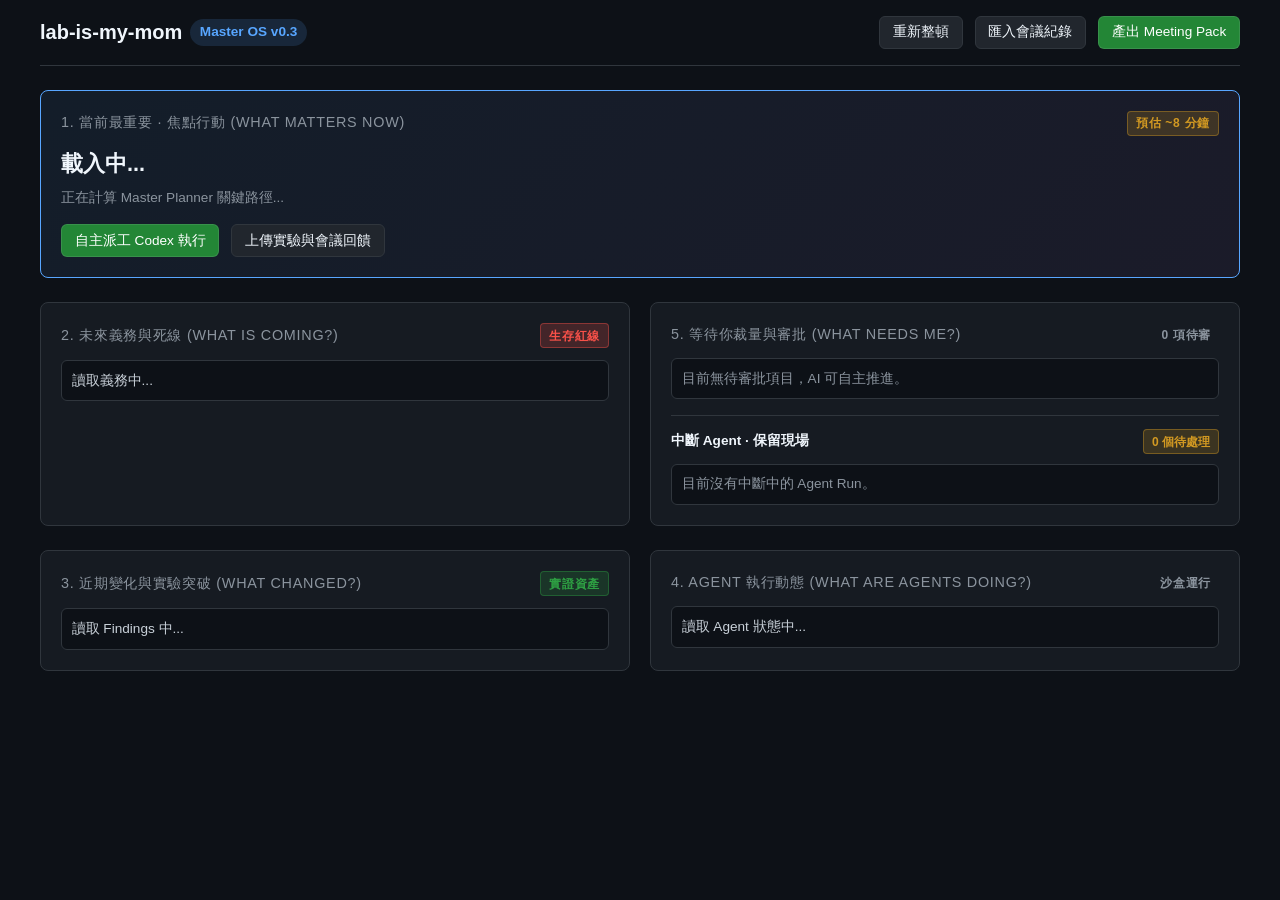
==== src/master_os/web/static/index.html @ 2c821354 "feat(web): add interrupted-agent recovery controls" ====
<!DOCTYPE html>
<html lang="zh-TW">
<head>
  <meta charset="UTF-8">
  <meta name="viewport" content="width=device-width, initial-scale=1.0">
  <title>Master OS · NYCU NLP Lab</title>
  <style>
    :root {
      --bg: #0d1117;
      --card-bg: #161b22;
      --border: #30363d;
      --text: #c9d1d9;
      --text-bright: #f0f6fc;
      --text-muted: #8b949e;
      --accent: #58a6ff;
      --accent-glow: rgba(88, 166, 255, 0.15);
      --success: #2ea043;
      --warning: #d29922;
      --danger: #f85149;
      --purple: #bc8cff;
    }
    * { box-sizing: border-box; margin: 0; padding: 0; }
    body {
      font-family: -apple-system, BlinkMacSystemFont, "Segoe UI", Roboto, "Helvetica Neue", Arial, sans-serif;
      background: var(--bg);
      color: var(--text);
      line-height: 1.5;
      padding: 1rem;
    }
    .container { max-width: 1200px; margin: 0 auto; }
    header {
      display: flex;
      justify-content: space-between;
      align-items: center;
      padding-bottom: 1rem;
      border-bottom: 1px solid var(--border);
      margin-bottom: 1.5rem;
    }
    .brand { font-size: 1.25rem; font-weight: 700; color: var(--text-bright); display: flex; align-items: center; gap: 0.5rem; }
    .brand span { color: var(--accent); font-size: 0.85rem; background: var(--accent-glow); padding: 0.2rem 0.6rem; border-radius: 999px; }
    .header-actions { display: flex; gap: 0.75rem; align-items: center; }
    button {
      background: #21262d;
      border: 1px solid var(--border);
      color: var(--text-bright);
      padding: 0.4rem 0.8rem;
      border-radius: 6px;
      cursor: pointer;
      font-size: 0.85rem;
      transition: all 0.2s;
    }
    button:hover { background: #30363d; border-color: var(--text-muted); }
    button.primary { background: #238636; border-color: rgba(240, 246, 252, 0.1); color: #fff; }
    button.primary:hover { background: #2ea043; }
    button.danger { background: #da3633; border-color: var(--border); color: #fff; }

    .grid-2 { display: grid; grid-template-columns: repeat(auto-fit, minmax(360px, 1fr)); gap: 1.25rem; margin-bottom: 1.5rem; }
    .grid-3 { display: grid; grid-template-columns: repeat(auto-fit, minmax(280px, 1fr)); gap: 1.25rem; margin-bottom: 1.5rem; }

    .card {
      background: var(--card-bg);
      border: 1px solid var(--border);
      border-radius: 8px;
      padding: 1.25rem;
      position: relative;
    }
    .card-title {
      font-size: 0.9rem;
      text-transform: uppercase;
      letter-spacing: 0.05em;
      color: var(--text-muted);
      margin-bottom: 0.75rem;
      display: flex;
      justify-content: space-between;
      align-items: center;
    }
    .hero-action {
      background: linear-gradient(135deg, rgba(88, 166, 255, 0.08) 0%, rgba(188, 140, 255, 0.08) 100%);
      border: 1px solid var(--accent);
    }
    .hero-title { font-size: 1.35rem; color: var(--text-bright); font-weight: 700; margin-bottom: 0.5rem; }
    .hero-meta { display: flex; gap: 1rem; font-size: 0.85rem; color: var(--text-muted); margin-bottom: 1rem; }
    .badge {
      display: inline-block;
      padding: 0.15rem 0.5rem;
      border-radius: 4px;
      font-size: 0.75rem;
      font-weight: 600;
    }
    .badge-critical { background: rgba(248, 81, 73, 0.2); color: var(--danger); border: 1px solid rgba(248, 81, 73, 0.4); }
    .badge-high { background: rgba(210, 153, 34, 0.2); color: var(--warning); border: 1px solid rgba(210, 153, 34, 0.4); }
    .badge-success { background: rgba(46, 160, 67, 0.2); color: var(--success); border: 1px solid rgba(46, 160, 67, 0.4); }

    .item-list { list-style: none; display: flex; flex-direction: column; gap: 0.6rem; }
    .item-row {
      padding: 0.6rem;
      background: #0d1117;
      border: 1px solid var(--border);
      border-radius: 6px;
      font-size: 0.85rem;
    }
    .subsection-title {
      margin: 1rem 0 0.6rem;
      padding-top: 0.8rem;
      border-top: 1px solid var(--border);
      color: var(--text-bright);
      font-size: 0.85rem;
      font-weight: 700;
      display: flex;
      align-items: center;
      justify-content: space-between;
      gap: 0.5rem;
    }
    .recovery-actions { display: flex; flex-wrap: wrap; gap: 0.4rem; margin-top: 0.55rem; }
    .recovery-meta { color: var(--text-muted); font-size: 0.78rem; margin-top: 0.25rem; word-break: break-all; }
    .alert-box {
      background: rgba(210, 153, 34, 0.15);
      border: 1px solid var(--warning);
      color: #f0f6fc;
      padding: 0.75rem 1rem;
      border-radius: 6px;
      margin-bottom: 1.25rem;
      font-size: 0.85rem;
      display: none;
    }

    textarea {
      width: 100%;
      background: #0d1117;
      border: 1px solid var(--border);
      color: var(--text-bright);
      padding: 0.5rem;
      border-radius: 6px;
      font-family: inherit;
      font-size: 0.85rem;
      margin-top: 0.5rem;
      resize: vertical;
    }
    pre {
      background: #0d1117;
      padding: 0.75rem;
      border-radius: 6px;
      font-size: 0.8rem;
      overflow-x: auto;
      white-space: pre-wrap;
      word-break: break-all;
    }
  </style>
</head>
<body>
  <div class="container">
    <header>
      <div class="brand">
        lab-is-my-mom <span>Master OS v0.3</span>
      </div>
      <div class="header-actions">
        <button onclick="refreshData()">重新整頓</button>
        <button onclick="openModal('ingest-modal')">匯入會議紀錄</button>
        <button class="primary" onclick="triggerMeetingPack()">產出 Meeting Pack</button>
      </div>
    </header>

    <div id="critic-alert" class="alert-box"></div>

    <!-- 1. 當前最重要 (What matters now?) -->
    <div class="card hero-action" style="margin-bottom: 1.5rem;">
      <div class="card-title">
        <span>1. 當前最重要 · 焦點行動 (What Matters Now)</span>
        <span id="hero-est" class="badge badge-high">預估 ~8 分鐘</span>
      </div>
      <div id="hero-title" class="hero-title">載入中...</div>
      <div id="hero-why" class="hero-meta">正在計算 Master Planner 關鍵路徑...</div>
      <div style="display: flex; gap: 0.75rem;">
        <button id="dispatch-btn" class="primary" onclick="dispatchFocusTask()">自主派工 Codex 執行</button>
        <button onclick="openModal('ingest-modal')">上傳實驗與會議回饋</button>
      </div>
    </div>

    <div class="grid-2">
      <!-- 2. 未來義務與死線 (What is coming?) -->
      <div class="card">
        <div class="card-title">
          <span>2. 未來義務與死線 (What is coming?)</span>
          <span class="badge badge-critical">生存紅線</span>
        </div>
        <ul id="obligations-list" class="item-list">
          <li class="item-row">讀取義務中...</li>
        </ul>
      </div>

      <!-- 5. 等待你裁量與審批 (What needs me?) -->
      <div class="card">
        <div class="card-title">
          <span>5. 等待你裁量與審批 (What needs me?)</span>
          <span id="approval-count-badge" class="badge badge-warning">0 項待審</span>
        </div>
        <div id="approvals-container" class="item-list">
          <div class="item-row" style="color: var(--text-muted);">目前無待審批項目，AI 可自主推進。</div>
        </div>
        <div class="subsection-title">
          <span>中斷 Agent · 保留現場</span>
          <span id="interrupted-count-badge" class="badge badge-high">0 個待處理</span>
        </div>
        <div id="interrupted-runs-container" class="item-list">
          <div class="item-row" style="color: var(--text-muted);">目前沒有中斷中的 Agent Run。</div>
        </div>
      </div>
    </div>

    <div class="grid-2">
      <!-- 3. 近期變化與實驗突破 (What changed?) -->
      <div class="card">
        <div class="card-title">
          <span>3. 近期變化與實驗突破 (What changed?)</span>
          <span class="badge badge-success">實證資產</span>
        </div>
        <ul id="findings-list" class="item-list">
          <li class="item-row">讀取 Findings 中...</li>
        </ul>
      </div>

      <!-- 4. Agent 執行動態 (What are agents doing?) -->
      <div class="card">
        <div class="card-title">
          <span>4. Agent 執行動態 (What are agents doing?)</span>
          <span class="badge">沙盒運行</span>
        </div>
        <ul id="agents-list" class="item-list">
          <li class="item-row">讀取 Agent 狀態中...</li>
        </ul>
      </div>
    </div>
  </div>

  <!-- Modal for Ingesting Transcript -->
  <div id="ingest-modal" style="display: none; position: fixed; inset: 0; background: rgba(0,0,0,0.7); display: flex; justify-content: center; align-items: center;">
    <div class="card" style="width: 500px; max-width: 90%;">
      <h3 style="color: var(--text-bright); margin-bottom: 0.5rem;">匯入 Advisor Meeting 逐字稿 / 筆記</h3>
      <p style="font-size: 0.8rem; color: var(--text-muted); margin-bottom: 0.5rem;">Meeting Agent 將自動萃取 Commitments、Obligations、Tasks 並生成待審批 Slack 回報草稿。</p>
      <input id="modal-mid" type="text" placeholder="會議 ID (例：M-20260910)" style="width: 100%; padding: 0.4rem; background: #0d1117; border: 1px solid var(--border); color: #fff; border-radius: 4px; margin-bottom: 0.5rem;">
      <textarea id="modal-transcript" rows="6" placeholder="貼上會議逐字稿或筆記重點..."></textarea>
      <div style="margin-top: 0.75rem; display: flex; justify-content: flex-end; gap: 0.5rem;">
        <button onclick="closeModal('ingest-modal')">取消</button>
        <button class="primary" onclick="submitTranscript()">匯入並分析</button>
      </div>
    </div>
  </div>

  <script>
    let currentFocusTaskId = null;

    async function readJsonResponse(res) {
      let body = {};
      try { body = await res.json(); } catch (_) {}
      if (!res.ok) {
        throw new Error(body.detail || `HTTP ${res.status}`);
      }
      return body;
    }

    async function refreshData() {
      try {
        const res = await fetch('/api/cockpit');
        const data = await readJsonResponse(res);

        // 1. What matters now
        const now = data.what_matters_now;
        const fa = now.focus_action;
        currentFocusTaskId = fa.task_id;
        document.getElementById('hero-title').textContent = fa.title || '無待辦任務';
        document.getElementById('hero-why').textContent = `${fa.why} · 建議代理: ${fa.suggested_agent.toUpperCase()}`;
        document.getElementById('hero-est').textContent = `預估 ~${fa.estimated_minutes} 分鐘`;
        document.getElementById('dispatch-btn').style.display = fa.task_id ? 'inline-block' : 'none';

        // Fake progress warning
        const alertBox = document.getElementById('critic-alert');
        if (now.fake_progress_warning) {
          alertBox.style.display = 'block';
          alertBox.textContent = now.warning_message;
        } else {
          alertBox.style.display = 'none';
        }

        // 2. What is coming (Obligations)
        const obList = document.getElementById('obligations-list');
        obList.innerHTML = '';
        if (now.critical_obligations.length === 0) {
          obList.innerHTML = '<li class="item-row" style="color: var(--text-muted);">目前無待滿足之緊急 Obligation</li>';
        } else {
          now.critical_obligations.forEach(ob => {
            const li = document.createElement('li');
            li.className = 'item-row';
            const badgeClass = ob.severity === 'critical' ? 'badge-critical' : 'badge-high';
            li.innerHTML = `<span class="badge ${badgeClass}">${ob.severity.toUpperCase()}</span> <strong>${ob.title}</strong> (${ob.status})`;
            obList.appendChild(li);
          });
        }

        // 5. What needs me (Approvals)
        const appContainer = document.getElementById('approvals-container');
        const pending = data.what_needs_me.pending_approvals;
        document.getElementById('approval-count-badge').textContent = `${pending.length} 項待審`;
        appContainer.innerHTML = '';
        if (pending.length === 0) {
          appContainer.innerHTML = '<div class="item-row" style="color: var(--text-muted);">目前無待審批項目，AI 可自主推進。</div>';
        } else {
          pending.forEach(ap => {
            const div = document.createElement('div');
            div.className = 'item-row';
            div.innerHTML = `
              <div style="font-weight: 600; color: var(--text-bright); margin-bottom: 0.3rem;">[${ap.action_type.toUpperCase()}] ${ap.reason}</div>
              <pre style="margin-bottom: 0.5rem;">${ap.action_payload.text || JSON.stringify(ap.action_payload, null, 2)}</pre>
              <div style="display: flex; gap: 0.5rem;">
                <button class="primary" onclick="decideApproval('${ap.id}', 'approved')">核准傳送</button>
                <button class="danger" onclick="decideApproval('${ap.id}', 'rejected')">駁回</button>
              </div>
            `;
            appContainer.appendChild(div);
          });
        }

        renderInterruptedRuns(data.what_needs_me.interrupted_runs || []);

        // 3. What changed (Findings)
        const findList = document.getElementById('findings-list');
        findList.innerHTML = '';
        const findings = data.what_changed.recent_findings;
        if (findings.length === 0) {
          findList.innerHTML = '<li class="item-row" style="color: var(--text-muted);">尚未沉澱出最新 Findings</li>';
        } else {
          findings.forEach(f => {
            const li = document.createElement('li');
            li.className = 'item-row';
            li.innerHTML = `<span class="badge badge-success">${f.status.toUpperCase()}</span> <strong>${f.statement}</strong> (信賴度: ${f.confidence})`;
            findList.appendChild(li);
          });
        }

        // 4. What are agents doing
        const agentList = document.getElementById('agents-list');
        agentList.innerHTML = '';
        const runs = data.what_are_agents_doing.recent_runs;
        if (runs.length === 0) {
          agentList.innerHTML = '<li class="item-row" style="color: var(--text-muted);">所有 Agent 處於 Idle 待命狀態。</li>';
        } else {
          runs.forEach(r => {
            const li = document.createElement('li');
            li.className = 'item-row';
            li.innerHTML = `<strong>${r.agent_type.toUpperCase()}</strong> (${r.job_type}) · 狀態: <code>${r.status}</code> · 分支: <code>${r.branch || 'none'}</code>`;
            agentList.appendChild(li);
          });
        }

      } catch (e) {
        console.error('Error refreshing data:', e);
      }
    }

    function renderInterruptedRuns(runs) {
      const container = document.getElementById('interrupted-runs-container');
      const badge = document.getElementById('interrupted-count-badge');
      badge.textContent = `${runs.length} 個待處理`;
      container.innerHTML = '';

      if (runs.length === 0) {
        const empty = document.createElement('div');
        empty.className = 'item-row';
        empty.style.color = 'var(--text-muted)';
        empty.textContent = '目前沒有中斷中的 Agent Run。';
        container.appendChild(empty);
        return;
      }

      runs.forEach(run => {
        const div = document.createElement('div');
        div.className = 'item-row';

        const title = document.createElement('div');
        title.style.fontWeight = '700';
        title.style.color = 'var(--text-bright)';
        title.textContent = `${run.id} · ${run.task_title || run.task_id || '未知 Task'}`;
        div.appendChild(title);

        const meta = document.createElement('div');
        meta.className = 'recovery-meta';
        meta.textContent = `建議: ${run.recommended_action === 'resume' ? '續跑原現場' : '乾淨重跑'} · Worktree: ${run.workspace_exists ? '仍在' : '遺失'} · ${run.workspace || ''}`;
        div.appendChild(meta);

        const actions = document.createElement('div');
        actions.className = 'recovery-actions';
        actions.appendChild(recoveryButton('查看現場', () => inspectInterruptedRun(run.id)));
        actions.appendChild(recoveryButton('繼續原 Worktree', () => recoverInterruptedRun(run.id, 'resume'), 'primary'));
        actions.appendChild(recoveryButton('乾淨重跑', () => recoverInterruptedRun(run.id, 'retry_fresh')));
        actions.appendChild(recoveryButton('放棄這次 Run', () => recoverInterruptedRun(run.id, 'abandon'), 'danger'));
        div.appendChild(actions);
        container.appendChild(div);
      });
    }

    function recoveryButton(label, handler, className = '') {
      const button = document.createElement('button');
      button.textContent = label;
      if (className) button.className = className;
      button.addEventListener('click', handler);
      return button;
    }

    async function inspectInterruptedRun(runId) {
      try {
        const res = await fetch(`/api/agent-runs/${runId}/inspect`);
        const data = await readJsonResponse(res);
        const files = (data.workspace_files || []).slice(0, 80);
        const fileText = files.length ? files.join('\n') : '(沒有可列出的檔案)';
        alert(`Run: ${runId}\nWorktree: ${data.run.workspace || '(none)'}\n建議: ${data.recommended_action}\n\n現場檔案:\n${fileText}`);
      } catch (e) {
        alert('讀取中斷現場失敗：' + e.message);
      }
    }

    async function recoverInterruptedRun(runId, action) {
      const labels = {
        resume: '繼續原 Worktree',
        retry_fresh: '乾淨重跑',
        abandon: '放棄這次 Run',
      };
      if (!confirm(`${labels[action] || action}：${runId}？\n原本的 Worktree 不會被系統自動刪除。`)) return;

      try {
        const res = await fetch(`/api/agent-runs/${runId}/recover`, {
          method: 'POST',
          headers: { 'Content-Type': 'application/json' },
          body: JSON.stringify({ action }),
        });
        const result = await readJsonResponse(res);
        const newRun = result.new_run_id ? `\n新 Run: ${result.new_run_id}` : '';
        alert(`${labels[action] || action} 已受理。\n狀態: ${result.status}${newRun}`);
        refreshData();
      } catch (e) {
        alert('Recovery 失敗：' + e.message);
      }
    }

    async function dispatchFocusTask() {
      if (!currentFocusTaskId) return;
      try {
        const res = await fetch(`/api/tasks/${currentFocusTaskId}/dispatch`, { method: 'POST' });
        const result = await readJsonResponse(res);
        alert(`Codex 在 Worktree 中執行完成！\nRun ID: ${result.run_id}\n狀態: ${result.status}\n產出 Artifacts: ${(result.artifacts || []).join(', ')}`);
        refreshData();
      } catch (e) {
        alert('派工失敗：' + e.message);
      }
    }

    async function triggerMeetingPack() {
      const mid = prompt('請輸入欲產出 Pack 的會議 ID (例：M-20260917)：', 'M-20260917');
      if (!mid) return;
      try {
        const res = await fetch(`/api/meetings/${mid}/pack`, { method: 'POST' });
        const data = await readJsonResponse(res);
        alert(`Meeting Pack 已成功產出並存證至 Artifact Registry！\n\n大綱預覽：\n` + data.meeting_pack.substring(0, 300) + '...');
        refreshData();
      } catch (e) {
        alert('產出失敗：' + e.message);
      }
    }

    async function decideApproval(apId, decision) {
      try {
        const res = await fetch(`/api/approvals/${apId}/decide`, {
          method: 'POST',
          headers: { 'Content-Type': 'application/json' },
          body: JSON.stringify({ status: decision }),
        });
        await readJsonResponse(res);
        refreshData();
      } catch (e) {
        alert('操作失敗：' + e.message);
      }
    }

    function openModal(id) {
      document.getElementById(id).style.display = 'flex';
    }
    function closeModal(id) {
      document.getElementById(id).style.display = 'none';
    }

    async function submitTranscript() {
      const mid = document.getElementById('modal-mid').value.trim();
      const text = document.getElementById('modal-transcript').value.trim();
      if (!mid || !text) {
        alert('請填寫會議 ID 與逐字稿內容');
        return;
      }
      try {
        const res = await fetch('/api/meetings/ingest', {
          method: 'POST',
          headers: { 'Content-Type': 'application/json' },
          body: JSON.stringify({ meeting_id: mid, transcript_text: text }),
        });
        await readJsonResponse(res);
        closeModal('ingest-modal');
        alert('逐字稿已成功匯入；高影響語意會進 Needs You，而不是被 Agent 自動寫成研究真相。');
        refreshData();
      } catch (e) {
        alert('匯入失敗：' + e.message);
      }
    }

    // Initial load
    closeModal('ingest-modal');
    refreshData();
    setInterval(refreshData, 10000);
  </script>
</body>
</html>
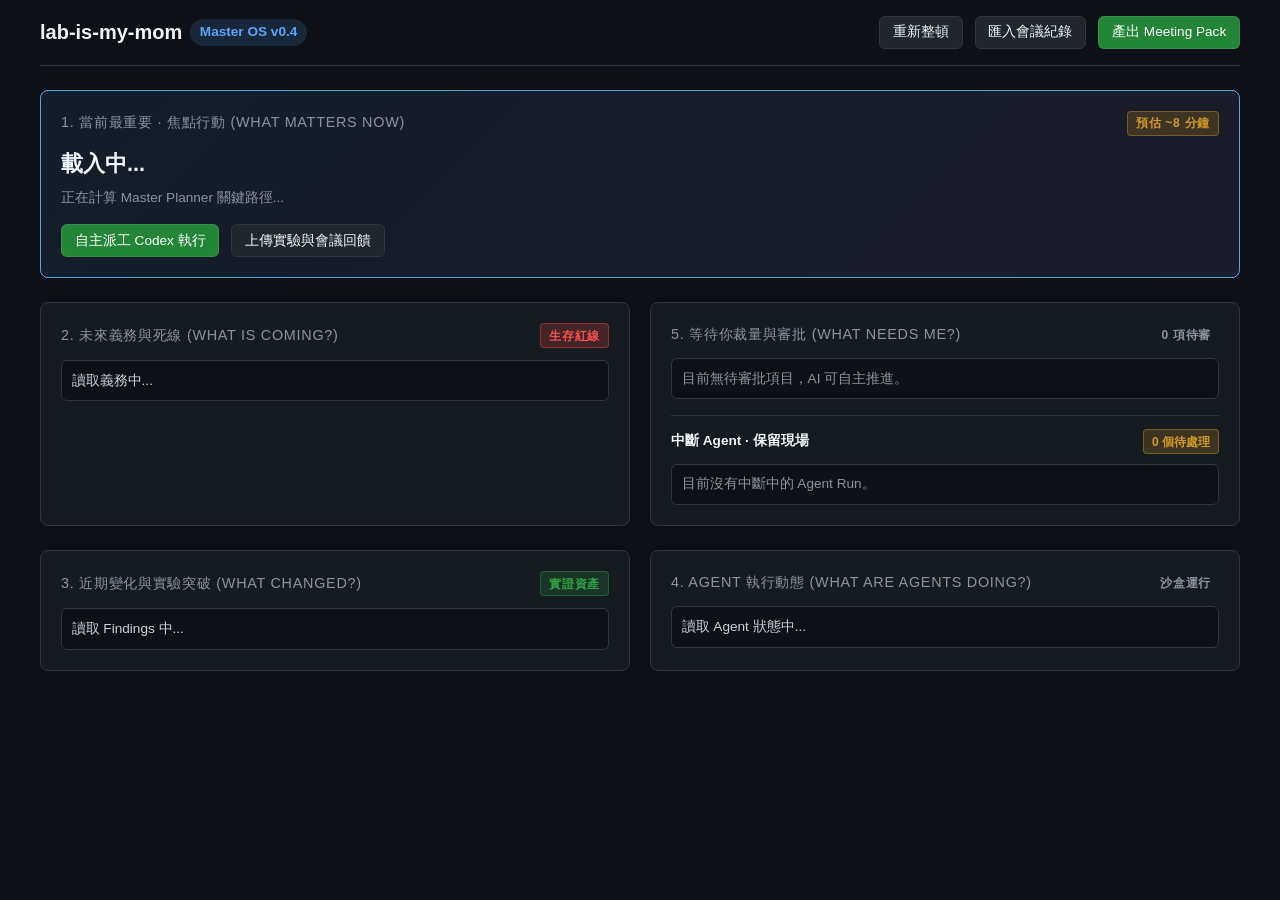
==== commit 0d451b7e: "fix(cockpit): show queued agent dispatch truthfully" ====
--- a/src/master_os/web/static/index.html
+++ b/src/master_os/web/static/index.html
@@ -151,7 +151,7 @@
   <div class="container">
     <header>
       <div class="brand">
-        lab-is-my-mom <span>Master OS v0.3</span>
+        lab-is-my-mom <span>Master OS v0.4</span>
       </div>
       <div class="header-actions">
         <button onclick="refreshData()">重新整頓</button>
@@ -445,7 +445,8 @@
       try {
         const res = await fetch(`/api/tasks/${currentFocusTaskId}/dispatch`, { method: 'POST' });
         const result = await readJsonResponse(res);
-        alert(`Codex 在 Worktree 中執行完成！\nRun ID: ${result.run_id}\n狀態: ${result.status}\n產出 Artifacts: ${(result.artifacts || []).join(', ')}`);
+        const submitText = result.submitted ? '已送進背景 worker' : '已可靠排隊，Supervisor 會接手';
+        alert(`Codex 任務已排隊。\nRun ID: ${result.run_id}\n狀態: ${result.status}\n${submitText}\n\n完成後會自動出現在 Agent 執行動態，不需要把這個頁面開著。`);
         refreshData();
       } catch (e) {
         alert('派工失敗：' + e.message);
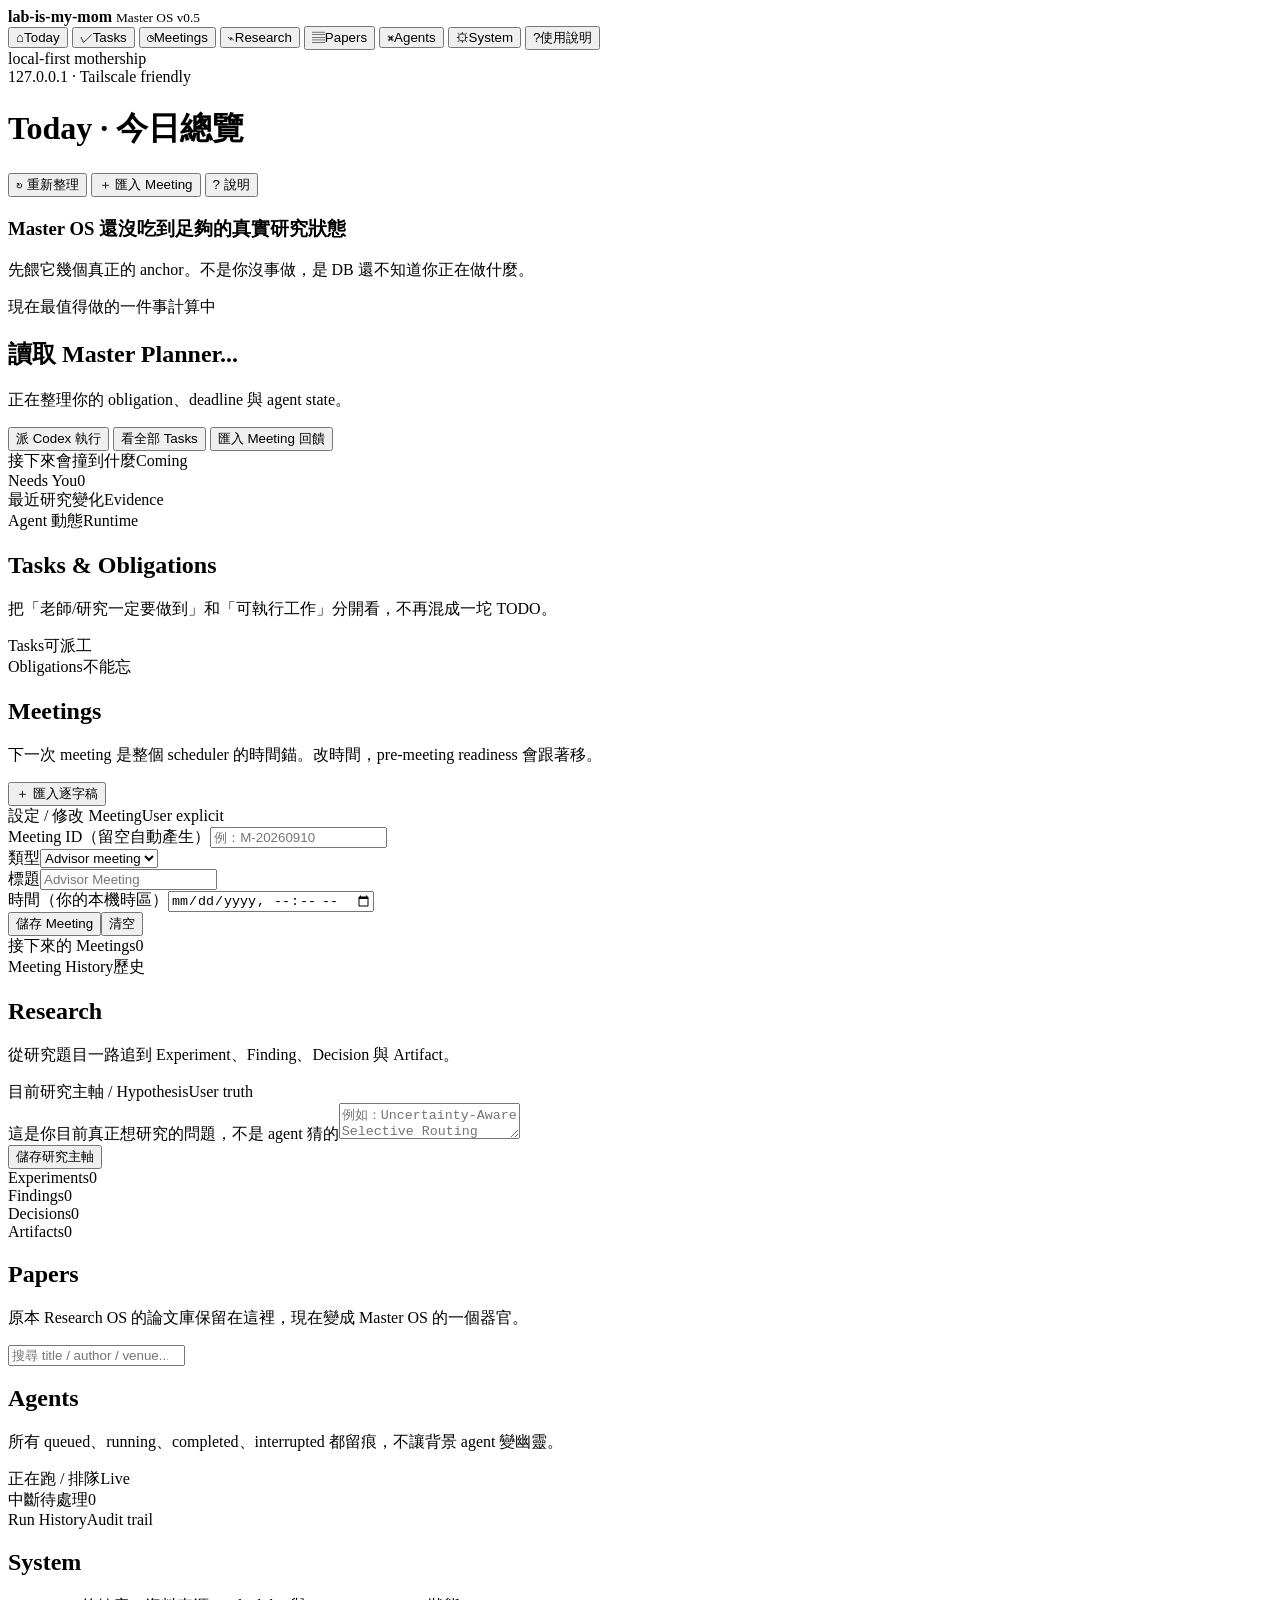
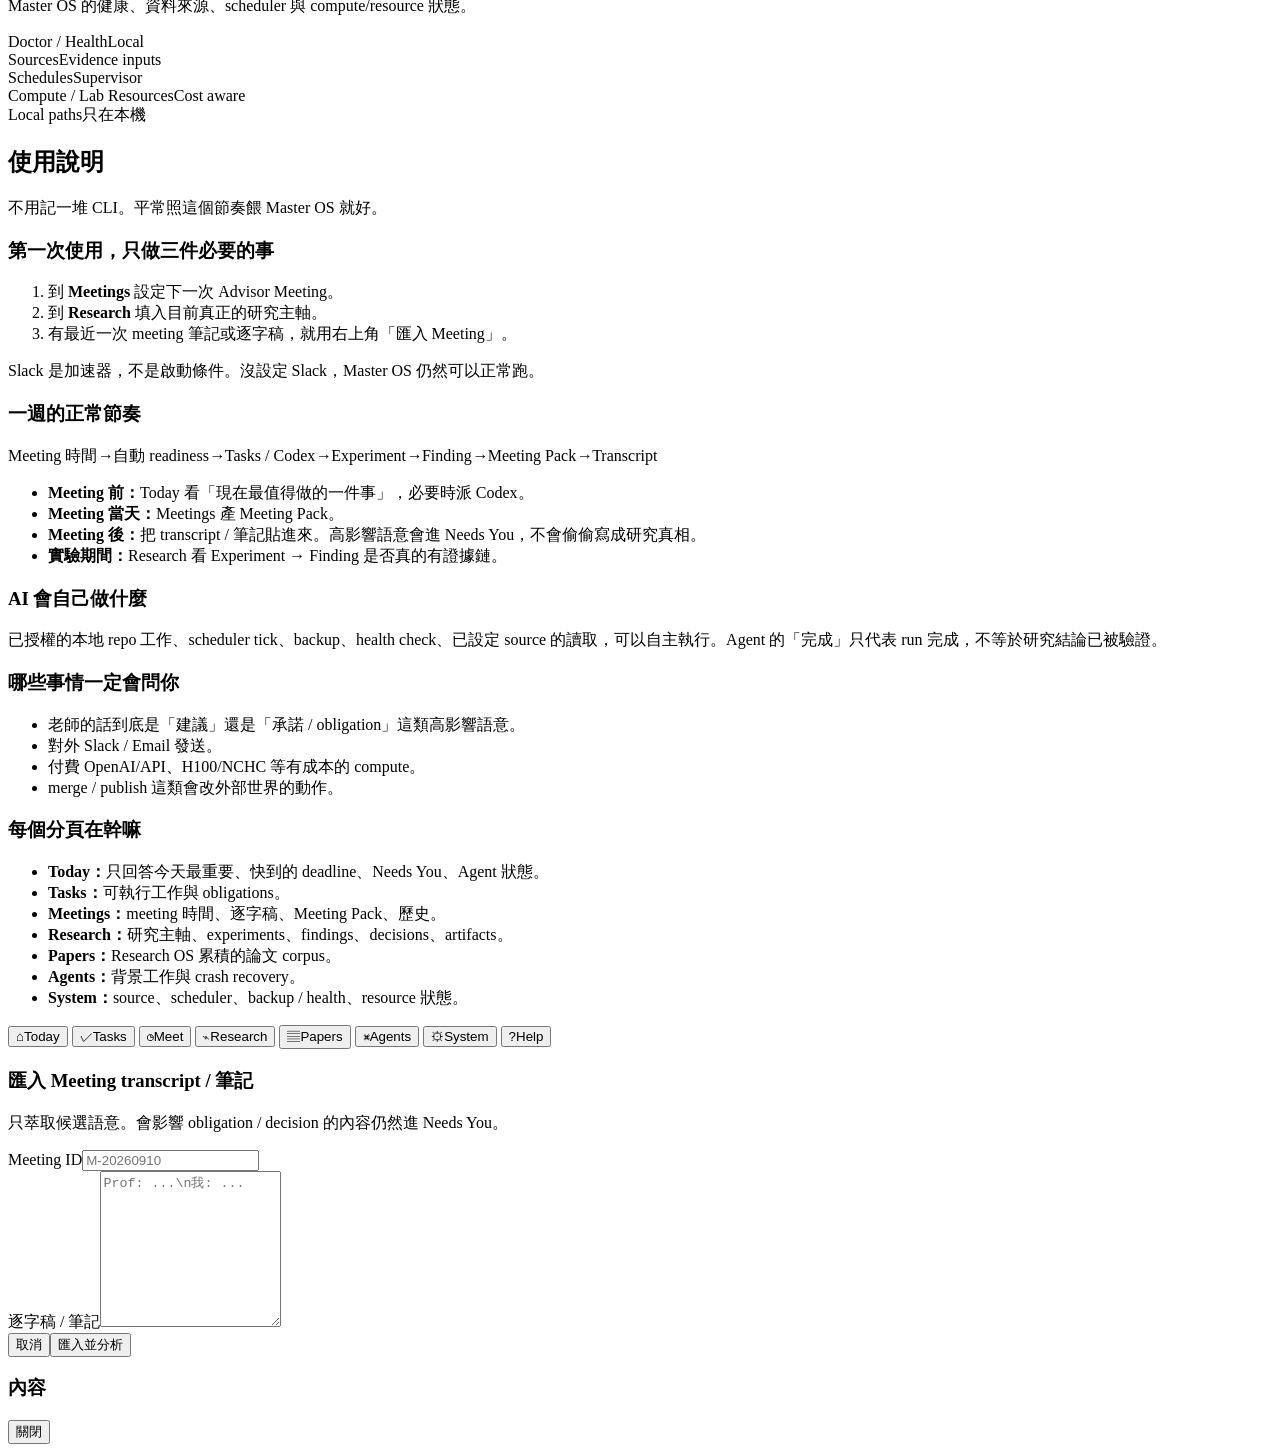
==== commit 8c737364: "feat(web): turn Cockpit into multi-page Master OS workspace" ====
--- a/src/master_os/web/static/index.html
+++ b/src/master_os/web/static/index.html
@@ -2,517 +2,215 @@
 <html lang="zh-TW">
 <head>
   <meta charset="UTF-8">
-  <meta name="viewport" content="width=device-width, initial-scale=1.0">
+  <meta name="viewport" content="width=device-width, initial-scale=1.0, viewport-fit=cover">
+  <meta name="theme-color" content="#0b0f14">
+  <link rel="icon" href="data:,">
+  <link rel="stylesheet" href="/static/app.css">
   <title>Master OS · NYCU NLP Lab</title>
-  <style>
-    :root {
-      --bg: #0d1117;
-      --card-bg: #161b22;
-      --border: #30363d;
-      --text: #c9d1d9;
-      --text-bright: #f0f6fc;
-      --text-muted: #8b949e;
-      --accent: #58a6ff;
-      --accent-glow: rgba(88, 166, 255, 0.15);
-      --success: #2ea043;
-      --warning: #d29922;
-      --danger: #f85149;
-      --purple: #bc8cff;
-    }
-    * { box-sizing: border-box; margin: 0; padding: 0; }
-    body {
-      font-family: -apple-system, BlinkMacSystemFont, "Segoe UI", Roboto, "Helvetica Neue", Arial, sans-serif;
-      background: var(--bg);
-      color: var(--text);
-      line-height: 1.5;
-      padding: 1rem;
-    }
-    .container { max-width: 1200px; margin: 0 auto; }
-    header {
-      display: flex;
-      justify-content: space-between;
-      align-items: center;
-      padding-bottom: 1rem;
-      border-bottom: 1px solid var(--border);
-      margin-bottom: 1.5rem;
-    }
-    .brand { font-size: 1.25rem; font-weight: 700; color: var(--text-bright); display: flex; align-items: center; gap: 0.5rem; }
-    .brand span { color: var(--accent); font-size: 0.85rem; background: var(--accent-glow); padding: 0.2rem 0.6rem; border-radius: 999px; }
-    .header-actions { display: flex; gap: 0.75rem; align-items: center; }
-    button {
-      background: #21262d;
-      border: 1px solid var(--border);
-      color: var(--text-bright);
-      padding: 0.4rem 0.8rem;
-      border-radius: 6px;
-      cursor: pointer;
-      font-size: 0.85rem;
-      transition: all 0.2s;
-    }
-    button:hover { background: #30363d; border-color: var(--text-muted); }
-    button.primary { background: #238636; border-color: rgba(240, 246, 252, 0.1); color: #fff; }
-    button.primary:hover { background: #2ea043; }
-    button.danger { background: #da3633; border-color: var(--border); color: #fff; }
-
-    .grid-2 { display: grid; grid-template-columns: repeat(auto-fit, minmax(360px, 1fr)); gap: 1.25rem; margin-bottom: 1.5rem; }
-    .grid-3 { display: grid; grid-template-columns: repeat(auto-fit, minmax(280px, 1fr)); gap: 1.25rem; margin-bottom: 1.5rem; }
-
-    .card {
-      background: var(--card-bg);
-      border: 1px solid var(--border);
-      border-radius: 8px;
-      padding: 1.25rem;
-      position: relative;
-    }
-    .card-title {
-      font-size: 0.9rem;
-      text-transform: uppercase;
-      letter-spacing: 0.05em;
-      color: var(--text-muted);
-      margin-bottom: 0.75rem;
-      display: flex;
-      justify-content: space-between;
-      align-items: center;
-    }
-    .hero-action {
-      background: linear-gradient(135deg, rgba(88, 166, 255, 0.08) 0%, rgba(188, 140, 255, 0.08) 100%);
-      border: 1px solid var(--accent);
-    }
-    .hero-title { font-size: 1.35rem; color: var(--text-bright); font-weight: 700; margin-bottom: 0.5rem; }
-    .hero-meta { display: flex; gap: 1rem; font-size: 0.85rem; color: var(--text-muted); margin-bottom: 1rem; }
-    .badge {
-      display: inline-block;
-      padding: 0.15rem 0.5rem;
-      border-radius: 4px;
-      font-size: 0.75rem;
-      font-weight: 600;
-    }
-    .badge-critical { background: rgba(248, 81, 73, 0.2); color: var(--danger); border: 1px solid rgba(248, 81, 73, 0.4); }
-    .badge-high { background: rgba(210, 153, 34, 0.2); color: var(--warning); border: 1px solid rgba(210, 153, 34, 0.4); }
-    .badge-success { background: rgba(46, 160, 67, 0.2); color: var(--success); border: 1px solid rgba(46, 160, 67, 0.4); }
-
-    .item-list { list-style: none; display: flex; flex-direction: column; gap: 0.6rem; }
-    .item-row {
-      padding: 0.6rem;
-      background: #0d1117;
-      border: 1px solid var(--border);
-      border-radius: 6px;
-      font-size: 0.85rem;
-    }
-    .subsection-title {
-      margin: 1rem 0 0.6rem;
-      padding-top: 0.8rem;
-      border-top: 1px solid var(--border);
-      color: var(--text-bright);
-      font-size: 0.85rem;
-      font-weight: 700;
-      display: flex;
-      align-items: center;
-      justify-content: space-between;
-      gap: 0.5rem;
-    }
-    .recovery-actions { display: flex; flex-wrap: wrap; gap: 0.4rem; margin-top: 0.55rem; }
-    .recovery-meta { color: var(--text-muted); font-size: 0.78rem; margin-top: 0.25rem; word-break: break-all; }
-    .alert-box {
-      background: rgba(210, 153, 34, 0.15);
-      border: 1px solid var(--warning);
-      color: #f0f6fc;
-      padding: 0.75rem 1rem;
-      border-radius: 6px;
-      margin-bottom: 1.25rem;
-      font-size: 0.85rem;
-      display: none;
-    }
-
-    textarea {
-      width: 100%;
-      background: #0d1117;
-      border: 1px solid var(--border);
-      color: var(--text-bright);
-      padding: 0.5rem;
-      border-radius: 6px;
-      font-family: inherit;
-      font-size: 0.85rem;
-      margin-top: 0.5rem;
-      resize: vertical;
-    }
-    pre {
-      background: #0d1117;
-      padding: 0.75rem;
-      border-radius: 6px;
-      font-size: 0.8rem;
-      overflow-x: auto;
-      white-space: pre-wrap;
-      word-break: break-all;
-    }
-  </style>
 </head>
 <body>
-  <div class="container">
-    <header>
+  <div class="shell">
+    <aside class="sidebar">
       <div class="brand">
-        lab-is-my-mom <span>Master OS v0.4</span>
+        <strong>lab-is-my-mom</strong>
+        <small>Master OS v0.5</small>
       </div>
-      <div class="header-actions">
-        <button onclick="refreshData()">重新整頓</button>
-        <button onclick="openModal('ingest-modal')">匯入會議紀錄</button>
-        <button class="primary" onclick="triggerMeetingPack()">產出 Meeting Pack</button>
+      <nav class="nav" aria-label="Master OS navigation">
+        <button class="nav-btn" data-nav="today"><span class="nav-icon">⌂</span>Today</button>
+        <button class="nav-btn" data-nav="tasks"><span class="nav-icon">✓</span>Tasks</button>
+        <button class="nav-btn" data-nav="meetings"><span class="nav-icon">◷</span>Meetings</button>
+        <button class="nav-btn" data-nav="research"><span class="nav-icon">⌁</span>Research</button>
+        <button class="nav-btn" data-nav="papers"><span class="nav-icon">▤</span>Papers</button>
+        <button class="nav-btn" data-nav="agents"><span class="nav-icon">⌘</span>Agents</button>
+        <button class="nav-btn" data-nav="system"><span class="nav-icon">⚙</span>System</button>
+        <button class="nav-btn" data-nav="help"><span class="nav-icon">?</span>使用說明</button>
+      </nav>
+      <div class="sidebar-foot"><span class="status-dot"></span>local-first mothership<br><span class="muted">127.0.0.1 · Tailscale friendly</span></div>
+    </aside>
+
+    <main class="main">
+      <header class="topbar">
+        <h1 id="top-title">Today · 今日總覽</h1>
+        <div class="top-actions">
+          <button class="btn ghost desktop-only" id="refresh-btn">↻ 重新整理</button>
+          <button class="btn desktop-only" id="quick-ingest">＋ 匯入 Meeting</button>
+          <button class="btn" data-nav="help">? 說明</button>
+        </div>
+      </header>
+
+      <div class="content">
+        <section class="page" data-page="today">
+          <div id="onboarding-panel" class="onboarding">
+            <h3>Master OS 還沒吃到足夠的真實研究狀態</h3>
+            <p>先餵它幾個真正的 anchor。不是你沒事做，是 DB 還不知道你正在做什麼。</p>
+            <div id="onboarding-steps" class="onboarding-steps"></div>
+          </div>
+          <div id="critic-alert" class="alert"></div>
+          <div class="card hero">
+            <div class="card-title"><span>現在最值得做的一件事</span><span id="hero-est" class="badge yellow">計算中</span></div>
+            <h2 id="hero-title">讀取 Master Planner...</h2>
+            <p id="hero-why">正在整理你的 obligation、deadline 與 agent state。</p>
+            <div class="hero-actions">
+              <button id="dispatch-focus" class="btn primary">派 Codex 執行</button>
+              <button class="btn" data-nav="tasks">看全部 Tasks</button>
+              <button class="btn" id="hero-ingest">匯入 Meeting 回饋</button>
+            </div>
+          </div>
+          <div class="grid-2 mt">
+            <div class="card"><div class="card-title"><span>接下來會撞到什麼</span><span class="badge red">Coming</span></div><div id="today-coming" class="list"></div></div>
+            <div class="card"><div class="card-title"><span>Needs You</span><span id="today-approval-count" class="badge yellow">0</span></div><div id="today-approvals" class="list"></div></div>
+            <div class="card"><div class="card-title"><span>最近研究變化</span><span class="badge green">Evidence</span></div><div id="today-changed" class="list"></div></div>
+            <div class="card"><div class="card-title"><span>Agent 動態</span><span class="badge blue">Runtime</span></div><div id="today-agents" class="list"></div></div>
+          </div>
+        </section>
+
+        <section class="page" data-page="tasks">
+          <div class="page-head"><div><h2>Tasks & Obligations</h2><p>把「老師/研究一定要做到」和「可執行工作」分開看，不再混成一坨 TODO。</p></div></div>
+          <div id="task-stats" class="stats"></div>
+          <div class="grid-2">
+            <div class="card"><div class="card-title"><span>Tasks</span><span class="badge blue">可派工</span></div><div id="tasks-list" class="list"></div></div>
+            <div class="card"><div class="card-title"><span>Obligations</span><span class="badge red">不能忘</span></div><div id="obligations-list" class="list"></div></div>
+          </div>
+        </section>
+
+        <section class="page" data-page="meetings">
+          <div class="page-head"><div><h2>Meetings</h2><p>下一次 meeting 是整個 scheduler 的時間錨。改時間，pre-meeting readiness 會跟著移。</p></div><button class="btn" id="meeting-ingest-top">＋ 匯入逐字稿</button></div>
+          <div class="grid-2">
+            <div class="card">
+              <div class="card-title"><span>設定 / 修改 Meeting</span><span class="badge blue">User explicit</span></div>
+              <form id="meeting-form">
+                <div class="form-grid">
+                  <div class="field"><label for="meeting-id">Meeting ID（留空自動產生）</label><input id="meeting-id" placeholder="例：M-20260910"></div>
+                  <div class="field"><label for="meeting-kind">類型</label><select id="meeting-kind"><option value="advisor">Advisor meeting</option><option value="lab_seminar">Lab seminar</option><option value="course">Course</option><option value="other">Other</option></select></div>
+                  <div class="field full"><label for="meeting-title">標題</label><input id="meeting-title" placeholder="Advisor Meeting"></div>
+                  <div class="field full"><label for="meeting-time">時間（你的本機時區）</label><input id="meeting-time" type="datetime-local" required></div>
+                </div>
+                <div class="form-actions"><button type="submit" class="btn primary">儲存 Meeting</button><button type="button" id="meeting-form-clear" class="btn ghost">清空</button></div>
+              </form>
+            </div>
+            <div class="card"><div class="card-title"><span>接下來的 Meetings</span><span id="meeting-upcoming-count" class="badge yellow">0</span></div><div id="meetings-upcoming" class="list"></div></div>
+          </div>
+          <div class="card mt"><div class="card-title"><span>Meeting History</span><span class="badge">歷史</span></div><div id="meetings-history" class="list"></div></div>
+        </section>
+
+        <section class="page" data-page="research">
+          <div class="page-head"><div><h2>Research</h2><p>從研究題目一路追到 Experiment、Finding、Decision 與 Artifact。</p></div></div>
+          <div class="card">
+            <div class="card-title"><span>目前研究主軸 / Hypothesis</span><span class="badge purple">User truth</span></div>
+            <form id="research-topic-form"><div class="field"><label for="research-topic">這是你目前真正想研究的問題，不是 agent 猜的</label><textarea id="research-topic" placeholder="例如：Uncertainty-Aware Selective Routing under Non-Stationary, Heterogeneous Costs"></textarea></div><div class="form-actions"><button class="btn primary" type="submit">儲存研究主軸</button></div></form>
+          </div>
+          <div class="research-columns mt">
+            <div class="card"><div class="card-title"><span>Experiments</span><span id="research-exp-count" class="badge blue">0</span></div><div id="research-experiments" class="list"></div></div>
+            <div class="card"><div class="card-title"><span>Findings</span><span id="research-find-count" class="badge green">0</span></div><div id="research-findings" class="list"></div></div>
+            <div class="card"><div class="card-title"><span>Decisions</span><span id="research-decision-count" class="badge purple">0</span></div><div id="research-decisions" class="list"></div></div>
+            <div class="card"><div class="card-title"><span>Artifacts</span><span id="research-artifact-count" class="badge">0</span></div><div id="research-artifacts" class="list"></div></div>
+          </div>
+        </section>
+
+        <section class="page" data-page="papers">
+          <div class="page-head"><div><h2>Papers</h2><p>原本 Research OS 的論文庫保留在這裡，現在變成 Master OS 的一個器官。</p></div></div>
+          <div id="paper-stats" class="stats"></div>
+          <div class="card">
+            <div class="paper-toolbar"><input id="paper-search" type="search" placeholder="搜尋 title / author / venue..."><span id="paper-visible-count" class="badge blue"></span></div>
+            <div id="papers-list" class="paper-list"></div>
+          </div>
+        </section>
+
+        <section class="page" data-page="agents">
+          <div class="page-head"><div><h2>Agents</h2><p>所有 queued、running、completed、interrupted 都留痕，不讓背景 agent 變幽靈。</p></div></div>
+          <div id="agent-stats" class="stats"></div>
+          <div class="grid-2">
+            <div class="card"><div class="card-title"><span>正在跑 / 排隊</span><span class="badge blue">Live</span></div><div id="agents-live" class="list"></div></div>
+            <div class="card"><div class="card-title"><span>中斷待處理</span><span id="agent-interrupted-count" class="badge yellow">0</span></div><div id="agents-interrupted" class="list"></div></div>
+          </div>
+          <div class="card mt"><div class="card-title"><span>Run History</span><span class="badge">Audit trail</span></div><div id="agents-history" class="list"></div></div>
+        </section>
+
+        <section class="page" data-page="system">
+          <div class="page-head"><div><h2>System</h2><p>Master OS 的健康、資料來源、scheduler 與 compute/resource 狀態。</p></div></div>
+          <div id="system-summary" class="stats"></div>
+          <div class="grid-2">
+            <div class="card"><div class="card-title"><span>Doctor / Health</span><span class="badge green">Local</span></div><div id="system-health" class="health-grid"></div></div>
+            <div class="card"><div class="card-title"><span>Sources</span><span class="badge blue">Evidence inputs</span></div><div id="system-sources" class="list"></div></div>
+            <div class="card"><div class="card-title"><span>Schedules</span><span class="badge purple">Supervisor</span></div><div id="system-schedules" class="list"></div></div>
+            <div class="card"><div class="card-title"><span>Compute / Lab Resources</span><span class="badge yellow">Cost aware</span></div><div id="system-resources" class="list"></div></div>
+          </div>
+          <div class="card mt"><div class="card-title"><span>Local paths</span><span class="badge">只在本機</span></div><div id="system-paths"></div></div>
+        </section>
+
+        <section class="page" data-page="help">
+          <div class="page-head"><div><h2>使用說明</h2><p>不用記一堆 CLI。平常照這個節奏餵 Master OS 就好。</p></div></div>
+          <div class="card guide">
+            <h3>第一次使用，只做三件必要的事</h3>
+            <ol>
+              <li>到 <strong>Meetings</strong> 設定下一次 Advisor Meeting。</li>
+              <li>到 <strong>Research</strong> 填入目前真正的研究主軸。</li>
+              <li>有最近一次 meeting 筆記或逐字稿，就用右上角「匯入 Meeting」。</li>
+            </ol>
+            <p>Slack 是加速器，不是啟動條件。沒設定 Slack，Master OS 仍然可以正常跑。</p>
+
+            <h3>一週的正常節奏</h3>
+            <div class="flow"><span>Meeting 時間</span><i>→</i><span>自動 readiness</span><i>→</i><span>Tasks / Codex</span><i>→</i><span>Experiment</span><i>→</i><span>Finding</span><i>→</i><span>Meeting Pack</span><i>→</i><span>Transcript</span></div>
+            <ul>
+              <li><strong>Meeting 前：</strong>Today 看「現在最值得做的一件事」，必要時派 Codex。</li>
+              <li><strong>Meeting 當天：</strong>Meetings 產 Meeting Pack。</li>
+              <li><strong>Meeting 後：</strong>把 transcript / 筆記貼進來。高影響語意會進 Needs You，不會偷偷寫成研究真相。</li>
+              <li><strong>實驗期間：</strong>Research 看 Experiment → Finding 是否真的有證據鏈。</li>
+            </ul>
+
+            <h3>AI 會自己做什麼</h3>
+            <p>已授權的本地 repo 工作、scheduler tick、backup、health check、已設定 source 的讀取，可以自主執行。Agent 的「完成」只代表 run 完成，不等於研究結論已被驗證。</p>
+
+            <h3>哪些事情一定會問你</h3>
+            <ul>
+              <li>老師的話到底是「建議」還是「承諾 / obligation」這類高影響語意。</li>
+              <li>對外 Slack / Email 發送。</li>
+              <li>付費 OpenAI/API、H100/NCHC 等有成本的 compute。</li>
+              <li>merge / publish 這類會改外部世界的動作。</li>
+            </ul>
+
+            <h3>每個分頁在幹嘛</h3>
+            <ul>
+              <li><strong>Today：</strong>只回答今天最重要、快到的 deadline、Needs You、Agent 狀態。</li>
+              <li><strong>Tasks：</strong>可執行工作與 obligations。</li>
+              <li><strong>Meetings：</strong>meeting 時間、逐字稿、Meeting Pack、歷史。</li>
+              <li><strong>Research：</strong>研究主軸、experiments、findings、decisions、artifacts。</li>
+              <li><strong>Papers：</strong>Research OS 累積的論文 corpus。</li>
+              <li><strong>Agents：</strong>背景工作與 crash recovery。</li>
+              <li><strong>System：</strong>source、scheduler、backup / health、resource 狀態。</li>
+            </ul>
+          </div>
+        </section>
       </div>
-    </header>
-
-    <div id="critic-alert" class="alert-box"></div>
-
-    <!-- 1. 當前最重要 (What matters now?) -->
-    <div class="card hero-action" style="margin-bottom: 1.5rem;">
-      <div class="card-title">
-        <span>1. 當前最重要 · 焦點行動 (What Matters Now)</span>
-        <span id="hero-est" class="badge badge-high">預估 ~8 分鐘</span>
-      </div>
-      <div id="hero-title" class="hero-title">載入中...</div>
-      <div id="hero-why" class="hero-meta">正在計算 Master Planner 關鍵路徑...</div>
-      <div style="display: flex; gap: 0.75rem;">
-        <button id="dispatch-btn" class="primary" onclick="dispatchFocusTask()">自主派工 Codex 執行</button>
-        <button onclick="openModal('ingest-modal')">上傳實驗與會議回饋</button>
-      </div>
-    </div>
-
-    <div class="grid-2">
-      <!-- 2. 未來義務與死線 (What is coming?) -->
-      <div class="card">
-        <div class="card-title">
-          <span>2. 未來義務與死線 (What is coming?)</span>
-          <span class="badge badge-critical">生存紅線</span>
-        </div>
-        <ul id="obligations-list" class="item-list">
-          <li class="item-row">讀取義務中...</li>
-        </ul>
-      </div>
-
-      <!-- 5. 等待你裁量與審批 (What needs me?) -->
-      <div class="card">
-        <div class="card-title">
-          <span>5. 等待你裁量與審批 (What needs me?)</span>
-          <span id="approval-count-badge" class="badge badge-warning">0 項待審</span>
-        </div>
-        <div id="approvals-container" class="item-list">
-          <div class="item-row" style="color: var(--text-muted);">目前無待審批項目，AI 可自主推進。</div>
-        </div>
-        <div class="subsection-title">
-          <span>中斷 Agent · 保留現場</span>
-          <span id="interrupted-count-badge" class="badge badge-high">0 個待處理</span>
-        </div>
-        <div id="interrupted-runs-container" class="item-list">
-          <div class="item-row" style="color: var(--text-muted);">目前沒有中斷中的 Agent Run。</div>
-        </div>
-      </div>
-    </div>
-
-    <div class="grid-2">
-      <!-- 3. 近期變化與實驗突破 (What changed?) -->
-      <div class="card">
-        <div class="card-title">
-          <span>3. 近期變化與實驗突破 (What changed?)</span>
-          <span class="badge badge-success">實證資產</span>
-        </div>
-        <ul id="findings-list" class="item-list">
-          <li class="item-row">讀取 Findings 中...</li>
-        </ul>
-      </div>
-
-      <!-- 4. Agent 執行動態 (What are agents doing?) -->
-      <div class="card">
-        <div class="card-title">
-          <span>4. Agent 執行動態 (What are agents doing?)</span>
-          <span class="badge">沙盒運行</span>
-        </div>
-        <ul id="agents-list" class="item-list">
-          <li class="item-row">讀取 Agent 狀態中...</li>
-        </ul>
-      </div>
+    </main>
+  </div>
+
+  <nav class="mobile-nav" aria-label="Mobile navigation">
+    <button data-nav="today"><span class="mi">⌂</span>Today</button>
+    <button data-nav="tasks"><span class="mi">✓</span>Tasks</button>
+    <button data-nav="meetings"><span class="mi">◷</span>Meet</button>
+    <button data-nav="research"><span class="mi">⌁</span>Research</button>
+    <button data-nav="papers"><span class="mi">▤</span>Papers</button>
+    <button data-nav="agents"><span class="mi">⌘</span>Agents</button>
+    <button data-nav="system"><span class="mi">⚙</span>System</button>
+    <button data-nav="help"><span class="mi">?</span>Help</button>
+  </nav>
+
+  <div id="transcript-modal" class="modal-backdrop" role="dialog" aria-modal="true">
+    <div class="modal">
+      <h3>匯入 Meeting transcript / 筆記</h3>
+      <p>只萃取候選語意。會影響 obligation / decision 的內容仍然進 Needs You。</p>
+      <div class="field"><label for="transcript-mid">Meeting ID</label><input id="transcript-mid" placeholder="M-20260910"></div>
+      <div class="field mt"><label for="transcript-text">逐字稿 / 筆記</label><textarea id="transcript-text" rows="10" placeholder="Prof: ...\n我: ..."></textarea></div>
+      <div class="modal-actions"><button class="btn ghost" data-close="transcript-modal">取消</button><button class="btn primary" id="submit-transcript">匯入並分析</button></div>
     </div>
   </div>
 
-  <!-- Modal for Ingesting Transcript -->
-  <div id="ingest-modal" style="display: none; position: fixed; inset: 0; background: rgba(0,0,0,0.7); display: flex; justify-content: center; align-items: center;">
-    <div class="card" style="width: 500px; max-width: 90%;">
-      <h3 style="color: var(--text-bright); margin-bottom: 0.5rem;">匯入 Advisor Meeting 逐字稿 / 筆記</h3>
-      <p style="font-size: 0.8rem; color: var(--text-muted); margin-bottom: 0.5rem;">Meeting Agent 將自動萃取 Commitments、Obligations、Tasks 並生成待審批 Slack 回報草稿。</p>
-      <input id="modal-mid" type="text" placeholder="會議 ID (例：M-20260910)" style="width: 100%; padding: 0.4rem; background: #0d1117; border: 1px solid var(--border); color: #fff; border-radius: 4px; margin-bottom: 0.5rem;">
-      <textarea id="modal-transcript" rows="6" placeholder="貼上會議逐字稿或筆記重點..."></textarea>
-      <div style="margin-top: 0.75rem; display: flex; justify-content: flex-end; gap: 0.5rem;">
-        <button onclick="closeModal('ingest-modal')">取消</button>
-        <button class="primary" onclick="submitTranscript()">匯入並分析</button>
-      </div>
-    </div>
+  <div id="text-modal" class="modal-backdrop" role="dialog" aria-modal="true">
+    <div class="modal"><h3 id="text-modal-title">內容</h3><pre id="text-modal-body"></pre><div class="modal-actions"><button class="btn" data-close="text-modal">關閉</button></div></div>
   </div>
 
-  <script>
-    let currentFocusTaskId = null;
-
-    async function readJsonResponse(res) {
-      let body = {};
-      try { body = await res.json(); } catch (_) {}
-      if (!res.ok) {
-        throw new Error(body.detail || `HTTP ${res.status}`);
-      }
-      return body;
-    }
-
-    async function refreshData() {
-      try {
-        const res = await fetch('/api/cockpit');
-        const data = await readJsonResponse(res);
-
-        // 1. What matters now
-        const now = data.what_matters_now;
-        const fa = now.focus_action;
-        currentFocusTaskId = fa.task_id;
-        document.getElementById('hero-title').textContent = fa.title || '無待辦任務';
-        document.getElementById('hero-why').textContent = `${fa.why} · 建議代理: ${fa.suggested_agent.toUpperCase()}`;
-        document.getElementById('hero-est').textContent = `預估 ~${fa.estimated_minutes} 分鐘`;
-        document.getElementById('dispatch-btn').style.display = fa.task_id ? 'inline-block' : 'none';
-
-        // Fake progress warning
-        const alertBox = document.getElementById('critic-alert');
-        if (now.fake_progress_warning) {
-          alertBox.style.display = 'block';
-          alertBox.textContent = now.warning_message;
-        } else {
-          alertBox.style.display = 'none';
-        }
-
-        // 2. What is coming (Obligations)
-        const obList = document.getElementById('obligations-list');
-        obList.innerHTML = '';
-        if (now.critical_obligations.length === 0) {
-          obList.innerHTML = '<li class="item-row" style="color: var(--text-muted);">目前無待滿足之緊急 Obligation</li>';
-        } else {
-          now.critical_obligations.forEach(ob => {
-            const li = document.createElement('li');
-            li.className = 'item-row';
-            const badgeClass = ob.severity === 'critical' ? 'badge-critical' : 'badge-high';
-            li.innerHTML = `<span class="badge ${badgeClass}">${ob.severity.toUpperCase()}</span> <strong>${ob.title}</strong> (${ob.status})`;
-            obList.appendChild(li);
-          });
-        }
-
-        // 5. What needs me (Approvals)
-        const appContainer = document.getElementById('approvals-container');
-        const pending = data.what_needs_me.pending_approvals;
-        document.getElementById('approval-count-badge').textContent = `${pending.length} 項待審`;
-        appContainer.innerHTML = '';
-        if (pending.length === 0) {
-          appContainer.innerHTML = '<div class="item-row" style="color: var(--text-muted);">目前無待審批項目，AI 可自主推進。</div>';
-        } else {
-          pending.forEach(ap => {
-            const div = document.createElement('div');
-            div.className = 'item-row';
-            div.innerHTML = `
-              <div style="font-weight: 600; color: var(--text-bright); margin-bottom: 0.3rem;">[${ap.action_type.toUpperCase()}] ${ap.reason}</div>
-              <pre style="margin-bottom: 0.5rem;">${ap.action_payload.text || JSON.stringify(ap.action_payload, null, 2)}</pre>
-              <div style="display: flex; gap: 0.5rem;">
-                <button class="primary" onclick="decideApproval('${ap.id}', 'approved')">核准傳送</button>
-                <button class="danger" onclick="decideApproval('${ap.id}', 'rejected')">駁回</button>
-              </div>
-            `;
-            appContainer.appendChild(div);
-          });
-        }
-
-        renderInterruptedRuns(data.what_needs_me.interrupted_runs || []);
-
-        // 3. What changed (Findings)
-        const findList = document.getElementById('findings-list');
-        findList.innerHTML = '';
-        const findings = data.what_changed.recent_findings;
-        if (findings.length === 0) {
-          findList.innerHTML = '<li class="item-row" style="color: var(--text-muted);">尚未沉澱出最新 Findings</li>';
-        } else {
-          findings.forEach(f => {
-            const li = document.createElement('li');
-            li.className = 'item-row';
-            li.innerHTML = `<span class="badge badge-success">${f.status.toUpperCase()}</span> <strong>${f.statement}</strong> (信賴度: ${f.confidence})`;
-            findList.appendChild(li);
-          });
-        }
-
-        // 4. What are agents doing
-        const agentList = document.getElementById('agents-list');
-        agentList.innerHTML = '';
-        const runs = data.what_are_agents_doing.recent_runs;
-        if (runs.length === 0) {
-          agentList.innerHTML = '<li class="item-row" style="color: var(--text-muted);">所有 Agent 處於 Idle 待命狀態。</li>';
-        } else {
-          runs.forEach(r => {
-            const li = document.createElement('li');
-            li.className = 'item-row';
-            li.innerHTML = `<strong>${r.agent_type.toUpperCase()}</strong> (${r.job_type}) · 狀態: <code>${r.status}</code> · 分支: <code>${r.branch || 'none'}</code>`;
-            agentList.appendChild(li);
-          });
-        }
-
-      } catch (e) {
-        console.error('Error refreshing data:', e);
-      }
-    }
-
-    function renderInterruptedRuns(runs) {
-      const container = document.getElementById('interrupted-runs-container');
-      const badge = document.getElementById('interrupted-count-badge');
-      badge.textContent = `${runs.length} 個待處理`;
-      container.innerHTML = '';
-
-      if (runs.length === 0) {
-        const empty = document.createElement('div');
-        empty.className = 'item-row';
-        empty.style.color = 'var(--text-muted)';
-        empty.textContent = '目前沒有中斷中的 Agent Run。';
-        container.appendChild(empty);
-        return;
-      }
-
-      runs.forEach(run => {
-        const div = document.createElement('div');
-        div.className = 'item-row';
-
-        const title = document.createElement('div');
-        title.style.fontWeight = '700';
-        title.style.color = 'var(--text-bright)';
-        title.textContent = `${run.id} · ${run.task_title || run.task_id || '未知 Task'}`;
-        div.appendChild(title);
-
-        const meta = document.createElement('div');
-        meta.className = 'recovery-meta';
-        meta.textContent = `建議: ${run.recommended_action === 'resume' ? '續跑原現場' : '乾淨重跑'} · Worktree: ${run.workspace_exists ? '仍在' : '遺失'} · ${run.workspace || ''}`;
-        div.appendChild(meta);
-
-        const actions = document.createElement('div');
-        actions.className = 'recovery-actions';
-        actions.appendChild(recoveryButton('查看現場', () => inspectInterruptedRun(run.id)));
-        actions.appendChild(recoveryButton('繼續原 Worktree', () => recoverInterruptedRun(run.id, 'resume'), 'primary'));
-        actions.appendChild(recoveryButton('乾淨重跑', () => recoverInterruptedRun(run.id, 'retry_fresh')));
-        actions.appendChild(recoveryButton('放棄這次 Run', () => recoverInterruptedRun(run.id, 'abandon'), 'danger'));
-        div.appendChild(actions);
-        container.appendChild(div);
-      });
-    }
-
-    function recoveryButton(label, handler, className = '') {
-      const button = document.createElement('button');
-      button.textContent = label;
-      if (className) button.className = className;
-      button.addEventListener('click', handler);
-      return button;
-    }
-
-    async function inspectInterruptedRun(runId) {
-      try {
-        const res = await fetch(`/api/agent-runs/${runId}/inspect`);
-        const data = await readJsonResponse(res);
-        const files = (data.workspace_files || []).slice(0, 80);
-        const fileText = files.length ? files.join('\n') : '(沒有可列出的檔案)';
-        alert(`Run: ${runId}\nWorktree: ${data.run.workspace || '(none)'}\n建議: ${data.recommended_action}\n\n現場檔案:\n${fileText}`);
-      } catch (e) {
-        alert('讀取中斷現場失敗：' + e.message);
-      }
-    }
-
-    async function recoverInterruptedRun(runId, action) {
-      const labels = {
-        resume: '繼續原 Worktree',
-        retry_fresh: '乾淨重跑',
-        abandon: '放棄這次 Run',
-      };
-      if (!confirm(`${labels[action] || action}：${runId}？\n原本的 Worktree 不會被系統自動刪除。`)) return;
-
-      try {
-        const res = await fetch(`/api/agent-runs/${runId}/recover`, {
-          method: 'POST',
-          headers: { 'Content-Type': 'application/json' },
-          body: JSON.stringify({ action }),
-        });
-        const result = await readJsonResponse(res);
-        const newRun = result.new_run_id ? `\n新 Run: ${result.new_run_id}` : '';
-        alert(`${labels[action] || action} 已受理。\n狀態: ${result.status}${newRun}`);
-        refreshData();
-      } catch (e) {
-        alert('Recovery 失敗：' + e.message);
-      }
-    }
-
-    async function dispatchFocusTask() {
-      if (!currentFocusTaskId) return;
-      try {
-        const res = await fetch(`/api/tasks/${currentFocusTaskId}/dispatch`, { method: 'POST' });
-        const result = await readJsonResponse(res);
-        const submitText = result.submitted ? '已送進背景 worker' : '已可靠排隊，Supervisor 會接手';
-        alert(`Codex 任務已排隊。\nRun ID: ${result.run_id}\n狀態: ${result.status}\n${submitText}\n\n完成後會自動出現在 Agent 執行動態，不需要把這個頁面開著。`);
-        refreshData();
-      } catch (e) {
-        alert('派工失敗：' + e.message);
-      }
-    }
-
-    async function triggerMeetingPack() {
-      const mid = prompt('請輸入欲產出 Pack 的會議 ID (例：M-20260917)：', 'M-20260917');
-      if (!mid) return;
-      try {
-        const res = await fetch(`/api/meetings/${mid}/pack`, { method: 'POST' });
-        const data = await readJsonResponse(res);
-        alert(`Meeting Pack 已成功產出並存證至 Artifact Registry！\n\n大綱預覽：\n` + data.meeting_pack.substring(0, 300) + '...');
-        refreshData();
-      } catch (e) {
-        alert('產出失敗：' + e.message);
-      }
-    }
-
-    async function decideApproval(apId, decision) {
-      try {
-        const res = await fetch(`/api/approvals/${apId}/decide`, {
-          method: 'POST',
-          headers: { 'Content-Type': 'application/json' },
-          body: JSON.stringify({ status: decision }),
-        });
-        await readJsonResponse(res);
-        refreshData();
-      } catch (e) {
-        alert('操作失敗：' + e.message);
-      }
-    }
-
-    function openModal(id) {
-      document.getElementById(id).style.display = 'flex';
-    }
-    function closeModal(id) {
-      document.getElementById(id).style.display = 'none';
-    }
-
-    async function submitTranscript() {
-      const mid = document.getElementById('modal-mid').value.trim();
-      const text = document.getElementById('modal-transcript').value.trim();
-      if (!mid || !text) {
-        alert('請填寫會議 ID 與逐字稿內容');
-        return;
-      }
-      try {
-        const res = await fetch('/api/meetings/ingest', {
-          method: 'POST',
-          headers: { 'Content-Type': 'application/json' },
-          body: JSON.stringify({ meeting_id: mid, transcript_text: text }),
-        });
-        await readJsonResponse(res);
-        closeModal('ingest-modal');
-        alert('逐字稿已成功匯入；高影響語意會進 Needs You，而不是被 Agent 自動寫成研究真相。');
-        refreshData();
-      } catch (e) {
-        alert('匯入失敗：' + e.message);
-      }
-    }
-
-    // Initial load
-    closeModal('ingest-modal');
-    refreshData();
-    setInterval(refreshData, 10000);
-  </script>
+  <div id="toast" class="toast"></div>
+  <script src="/static/app.js"></script>
 </body>
 </html>
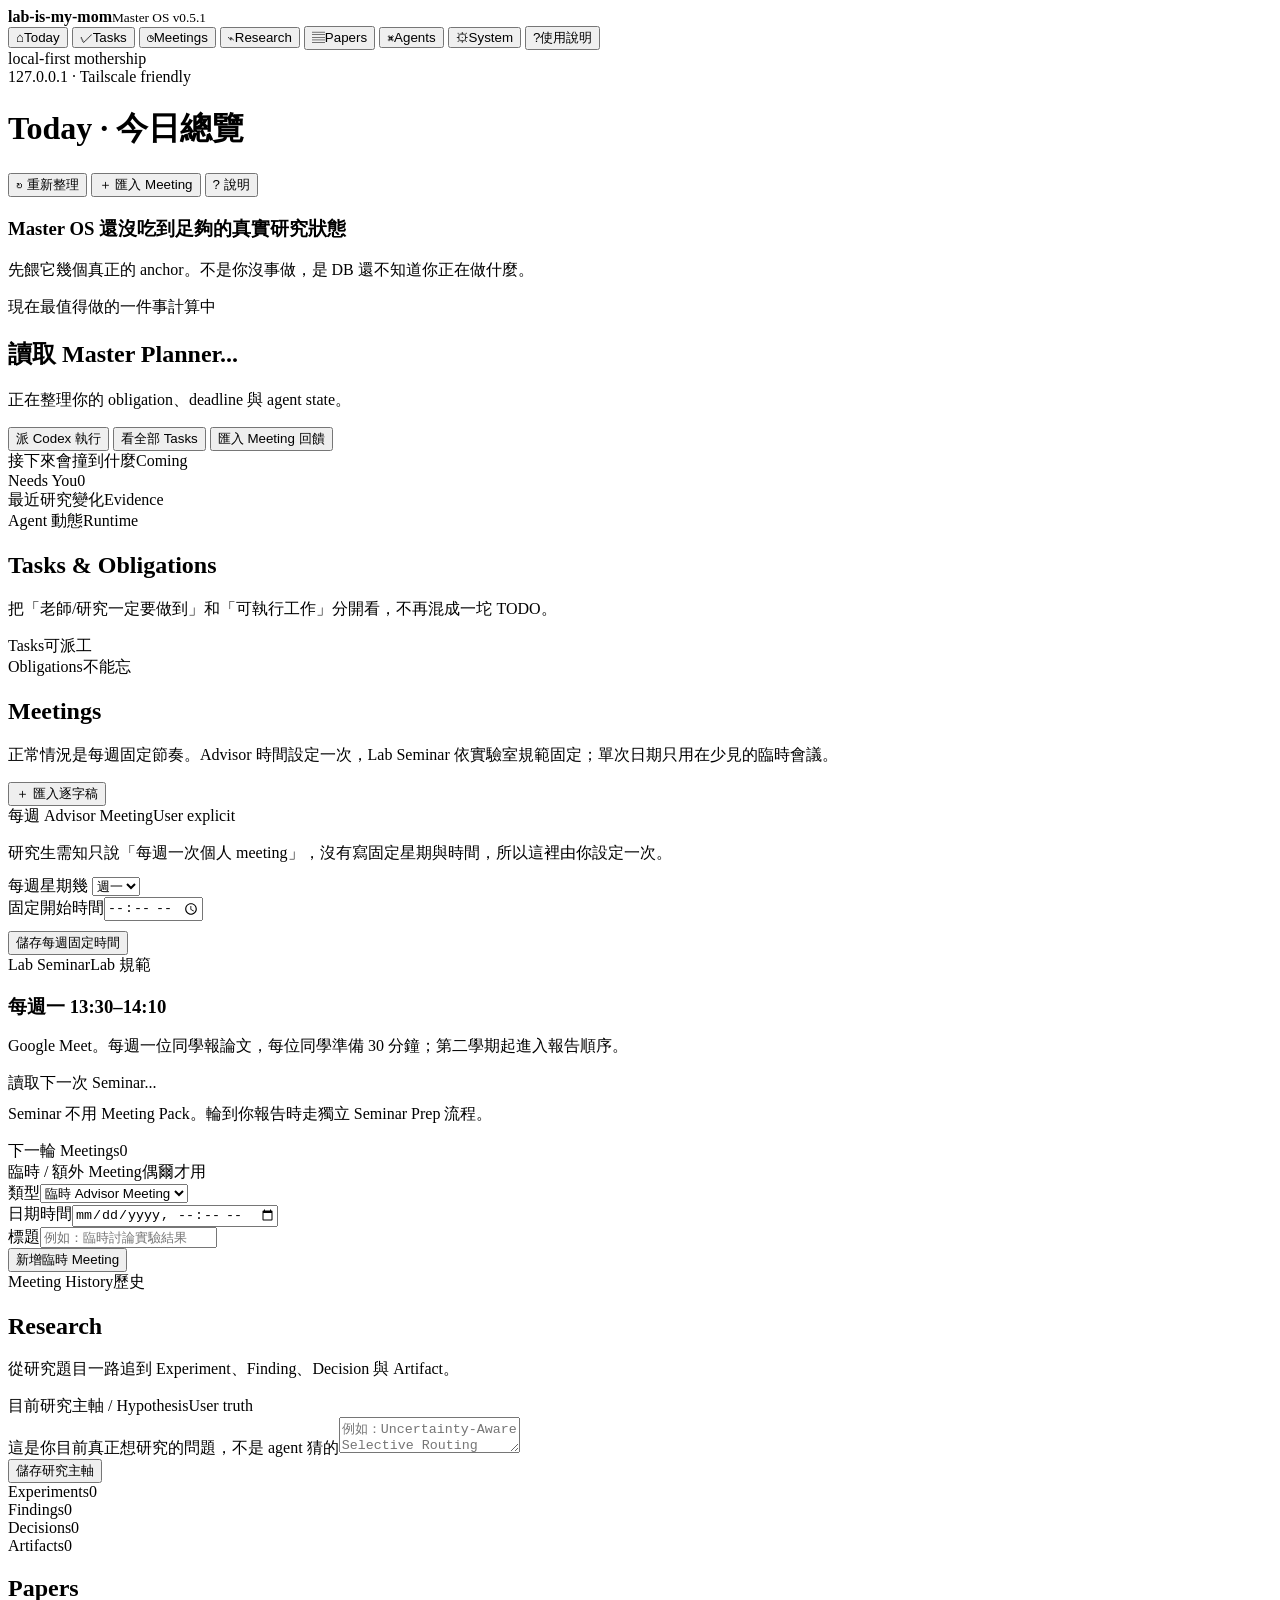
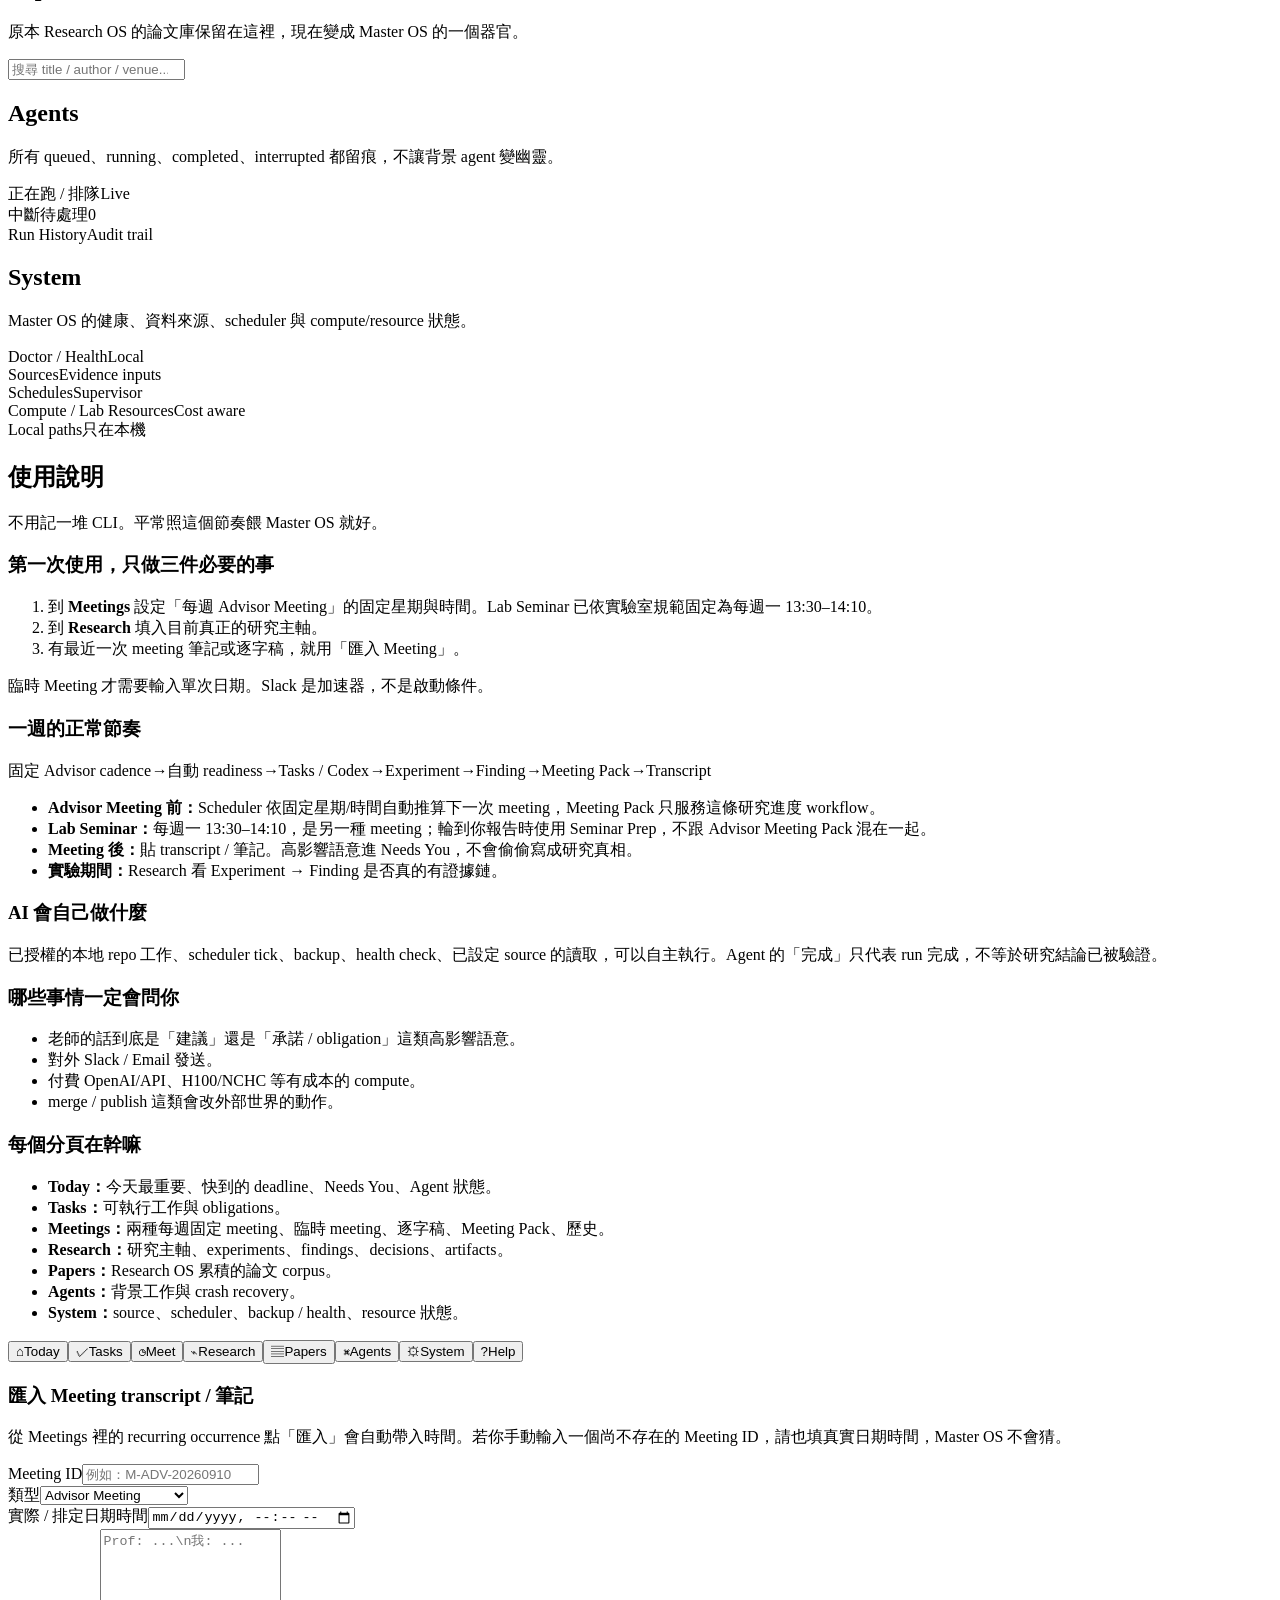
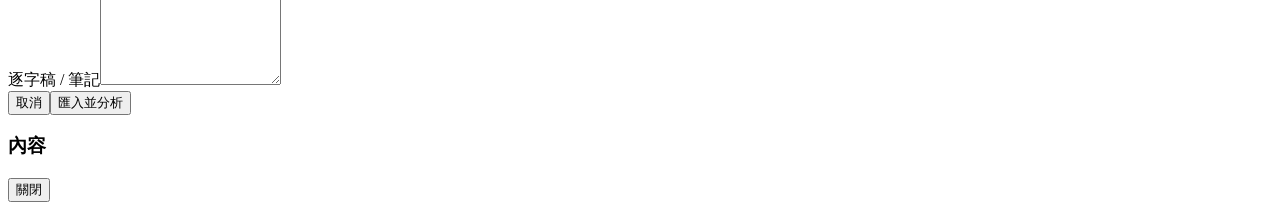
==== commit fc789eb3: "fix(ui): show weekly advisor and seminar cadence" ====
--- a/src/master_os/web/static/index.html
+++ b/src/master_os/web/static/index.html
@@ -11,10 +11,7 @@
 <body>
   <div class="shell">
     <aside class="sidebar">
-      <div class="brand">
-        <strong>lab-is-my-mom</strong>
-        <small>Master OS v0.5</small>
-      </div>
+      <div class="brand"><strong>lab-is-my-mom</strong><small>Master OS v0.5.1</small></div>
       <nav class="nav" aria-label="Master OS navigation">
         <button class="nav-btn" data-nav="today"><span class="nav-icon">⌂</span>Today</button>
         <button class="nav-btn" data-nav="tasks"><span class="nav-icon">✓</span>Tasks</button>
@@ -74,22 +71,53 @@
         </section>
 
         <section class="page" data-page="meetings">
-          <div class="page-head"><div><h2>Meetings</h2><p>下一次 meeting 是整個 scheduler 的時間錨。改時間，pre-meeting readiness 會跟著移。</p></div><button class="btn" id="meeting-ingest-top">＋ 匯入逐字稿</button></div>
+          <div class="page-head">
+            <div><h2>Meetings</h2><p>正常情況是每週固定節奏。Advisor 時間設定一次，Lab Seminar 依實驗室規範固定；單次日期只用在少見的臨時會議。</p></div>
+            <button class="btn" id="meeting-ingest-top">＋ 匯入逐字稿</button>
+          </div>
           <div class="grid-2">
             <div class="card">
-              <div class="card-title"><span>設定 / 修改 Meeting</span><span class="badge blue">User explicit</span></div>
-              <form id="meeting-form">
+              <div class="card-title"><span>每週 Advisor Meeting</span><span class="badge blue">User explicit</span></div>
+              <p class="item-meta" style="margin-bottom:12px">研究生需知只說「每週一次個人 meeting」，沒有寫固定星期與時間，所以這裡由你設定一次。</p>
+              <form id="advisor-routine-form">
                 <div class="form-grid">
-                  <div class="field"><label for="meeting-id">Meeting ID（留空自動產生）</label><input id="meeting-id" placeholder="例：M-20260910"></div>
-                  <div class="field"><label for="meeting-kind">類型</label><select id="meeting-kind"><option value="advisor">Advisor meeting</option><option value="lab_seminar">Lab seminar</option><option value="course">Course</option><option value="other">Other</option></select></div>
-                  <div class="field full"><label for="meeting-title">標題</label><input id="meeting-title" placeholder="Advisor Meeting"></div>
-                  <div class="field full"><label for="meeting-time">時間（你的本機時區）</label><input id="meeting-time" type="datetime-local" required></div>
+                  <div class="field"><label for="advisor-weekday">每週星期幾</label>
+                    <select id="advisor-weekday" required>
+                      <option value="mon">週一</option><option value="tue">週二</option><option value="wed">週三</option><option value="thu">週四</option><option value="fri">週五</option><option value="sat">週六</option><option value="sun">週日</option>
+                    </select>
+                  </div>
+                  <div class="field"><label for="advisor-time">固定開始時間</label><input id="advisor-time" type="time" required></div>
                 </div>
-                <div class="form-actions"><button type="submit" class="btn primary">儲存 Meeting</button><button type="button" id="meeting-form-clear" class="btn ghost">清空</button></div>
+                <div id="advisor-routine-current" class="item-meta" style="margin-top:10px"></div>
+                <div class="form-actions"><button type="submit" class="btn primary">儲存每週固定時間</button></div>
               </form>
             </div>
-            <div class="card"><div class="card-title"><span>接下來的 Meetings</span><span id="meeting-upcoming-count" class="badge yellow">0</span></div><div id="meetings-upcoming" class="list"></div></div>
-          </div>
+            <div class="card">
+              <div class="card-title"><span>Lab Seminar</span><span class="badge green">Lab 規範</span></div>
+              <h3 style="margin-bottom:8px">每週一 13:30–14:10</h3>
+              <p class="item-meta">Google Meet。每週一位同學報論文，每位同學準備 30 分鐘；第二學期起進入報告順序。</p>
+              <div id="seminar-next" class="item" style="margin-top:14px">讀取下一次 Seminar...</div>
+              <p class="item-meta" style="margin-top:10px">Seminar 不用 Meeting Pack。輪到你報告時走獨立 Seminar Prep 流程。</p>
+            </div>
+          </div>
+
+          <div class="card mt">
+            <div class="card-title"><span>下一輪 Meetings</span><span id="meeting-upcoming-count" class="badge yellow">0</span></div>
+            <div id="meetings-upcoming" class="list"></div>
+          </div>
+
+          <div class="card mt">
+            <div class="card-title"><span>臨時 / 額外 Meeting</span><span class="badge">偶爾才用</span></div>
+            <form id="adhoc-meeting-form">
+              <div class="form-grid">
+                <div class="field"><label for="adhoc-kind">類型</label><select id="adhoc-kind"><option value="advisor_adhoc">臨時 Advisor Meeting</option><option value="course">Course</option><option value="other">Other</option></select></div>
+                <div class="field"><label for="adhoc-time">日期時間</label><input id="adhoc-time" type="datetime-local" required></div>
+                <div class="field full"><label for="adhoc-title">標題</label><input id="adhoc-title" placeholder="例如：臨時討論實驗結果"></div>
+              </div>
+              <div class="form-actions"><button type="submit" class="btn">新增臨時 Meeting</button></div>
+            </form>
+          </div>
+
           <div class="card mt"><div class="card-title"><span>Meeting History</span><span class="badge">歷史</span></div><div id="meetings-history" class="list"></div></div>
         </section>
 
@@ -110,10 +138,7 @@
         <section class="page" data-page="papers">
           <div class="page-head"><div><h2>Papers</h2><p>原本 Research OS 的論文庫保留在這裡，現在變成 Master OS 的一個器官。</p></div></div>
           <div id="paper-stats" class="stats"></div>
-          <div class="card">
-            <div class="paper-toolbar"><input id="paper-search" type="search" placeholder="搜尋 title / author / venue..."><span id="paper-visible-count" class="badge blue"></span></div>
-            <div id="papers-list" class="paper-list"></div>
-          </div>
+          <div class="card"><div class="paper-toolbar"><input id="paper-search" type="search" placeholder="搜尋 title / author / venue..."><span id="paper-visible-count" class="badge blue"></span></div><div id="papers-list" class="paper-list"></div></div>
         </section>
 
         <section class="page" data-page="agents">
@@ -143,18 +168,18 @@
           <div class="card guide">
             <h3>第一次使用，只做三件必要的事</h3>
             <ol>
-              <li>到 <strong>Meetings</strong> 設定下一次 Advisor Meeting。</li>
+              <li>到 <strong>Meetings</strong> 設定「每週 Advisor Meeting」的固定星期與時間。Lab Seminar 已依實驗室規範固定為每週一 13:30–14:10。</li>
               <li>到 <strong>Research</strong> 填入目前真正的研究主軸。</li>
-              <li>有最近一次 meeting 筆記或逐字稿，就用右上角「匯入 Meeting」。</li>
+              <li>有最近一次 meeting 筆記或逐字稿，就用「匯入 Meeting」。</li>
             </ol>
-            <p>Slack 是加速器，不是啟動條件。沒設定 Slack，Master OS 仍然可以正常跑。</p>
+            <p>臨時 Meeting 才需要輸入單次日期。Slack 是加速器，不是啟動條件。</p>
 
             <h3>一週的正常節奏</h3>
-            <div class="flow"><span>Meeting 時間</span><i>→</i><span>自動 readiness</span><i>→</i><span>Tasks / Codex</span><i>→</i><span>Experiment</span><i>→</i><span>Finding</span><i>→</i><span>Meeting Pack</span><i>→</i><span>Transcript</span></div>
+            <div class="flow"><span>固定 Advisor cadence</span><i>→</i><span>自動 readiness</span><i>→</i><span>Tasks / Codex</span><i>→</i><span>Experiment</span><i>→</i><span>Finding</span><i>→</i><span>Meeting Pack</span><i>→</i><span>Transcript</span></div>
             <ul>
-              <li><strong>Meeting 前：</strong>Today 看「現在最值得做的一件事」，必要時派 Codex。</li>
-              <li><strong>Meeting 當天：</strong>Meetings 產 Meeting Pack。</li>
-              <li><strong>Meeting 後：</strong>把 transcript / 筆記貼進來。高影響語意會進 Needs You，不會偷偷寫成研究真相。</li>
+              <li><strong>Advisor Meeting 前：</strong>Scheduler 依固定星期/時間自動推算下一次 meeting，Meeting Pack 只服務這條研究進度 workflow。</li>
+              <li><strong>Lab Seminar：</strong>每週一 13:30–14:10，是另一種 meeting；輪到你報告時使用 Seminar Prep，不跟 Advisor Meeting Pack 混在一起。</li>
+              <li><strong>Meeting 後：</strong>貼 transcript / 筆記。高影響語意進 Needs You，不會偷偷寫成研究真相。</li>
               <li><strong>實驗期間：</strong>Research 看 Experiment → Finding 是否真的有證據鏈。</li>
             </ul>
 
@@ -171,9 +196,9 @@
 
             <h3>每個分頁在幹嘛</h3>
             <ul>
-              <li><strong>Today：</strong>只回答今天最重要、快到的 deadline、Needs You、Agent 狀態。</li>
+              <li><strong>Today：</strong>今天最重要、快到的 deadline、Needs You、Agent 狀態。</li>
               <li><strong>Tasks：</strong>可執行工作與 obligations。</li>
-              <li><strong>Meetings：</strong>meeting 時間、逐字稿、Meeting Pack、歷史。</li>
+              <li><strong>Meetings：</strong>兩種每週固定 meeting、臨時 meeting、逐字稿、Meeting Pack、歷史。</li>
               <li><strong>Research：</strong>研究主軸、experiments、findings、decisions、artifacts。</li>
               <li><strong>Papers：</strong>Research OS 累積的論文 corpus。</li>
               <li><strong>Agents：</strong>背景工作與 crash recovery。</li>
@@ -186,21 +211,18 @@
   </div>
 
   <nav class="mobile-nav" aria-label="Mobile navigation">
-    <button data-nav="today"><span class="mi">⌂</span>Today</button>
-    <button data-nav="tasks"><span class="mi">✓</span>Tasks</button>
-    <button data-nav="meetings"><span class="mi">◷</span>Meet</button>
-    <button data-nav="research"><span class="mi">⌁</span>Research</button>
-    <button data-nav="papers"><span class="mi">▤</span>Papers</button>
-    <button data-nav="agents"><span class="mi">⌘</span>Agents</button>
-    <button data-nav="system"><span class="mi">⚙</span>System</button>
-    <button data-nav="help"><span class="mi">?</span>Help</button>
+    <button data-nav="today"><span class="mi">⌂</span>Today</button><button data-nav="tasks"><span class="mi">✓</span>Tasks</button><button data-nav="meetings"><span class="mi">◷</span>Meet</button><button data-nav="research"><span class="mi">⌁</span>Research</button><button data-nav="papers"><span class="mi">▤</span>Papers</button><button data-nav="agents"><span class="mi">⌘</span>Agents</button><button data-nav="system"><span class="mi">⚙</span>System</button><button data-nav="help"><span class="mi">?</span>Help</button>
   </nav>
 
   <div id="transcript-modal" class="modal-backdrop" role="dialog" aria-modal="true">
     <div class="modal">
       <h3>匯入 Meeting transcript / 筆記</h3>
-      <p>只萃取候選語意。會影響 obligation / decision 的內容仍然進 Needs You。</p>
-      <div class="field"><label for="transcript-mid">Meeting ID</label><input id="transcript-mid" placeholder="M-20260910"></div>
+      <p>從 Meetings 裡的 recurring occurrence 點「匯入」會自動帶入時間。若你手動輸入一個尚不存在的 Meeting ID，請也填真實日期時間，Master OS 不會猜。</p>
+      <div class="field"><label for="transcript-mid">Meeting ID</label><input id="transcript-mid" placeholder="例如：M-ADV-20260910"></div>
+      <div class="form-grid mt">
+        <div class="field"><label for="transcript-kind">類型</label><select id="transcript-kind"><option value="advisor">Advisor Meeting</option><option value="advisor_adhoc">臨時 Advisor Meeting</option><option value="lab_seminar">Lab Seminar</option><option value="other">Other</option></select></div>
+        <div class="field"><label for="transcript-time">實際 / 排定日期時間</label><input id="transcript-time" type="datetime-local"></div>
+      </div>
       <div class="field mt"><label for="transcript-text">逐字稿 / 筆記</label><textarea id="transcript-text" rows="10" placeholder="Prof: ...\n我: ..."></textarea></div>
       <div class="modal-actions"><button class="btn ghost" data-close="transcript-modal">取消</button><button class="btn primary" id="submit-transcript">匯入並分析</button></div>
     </div>
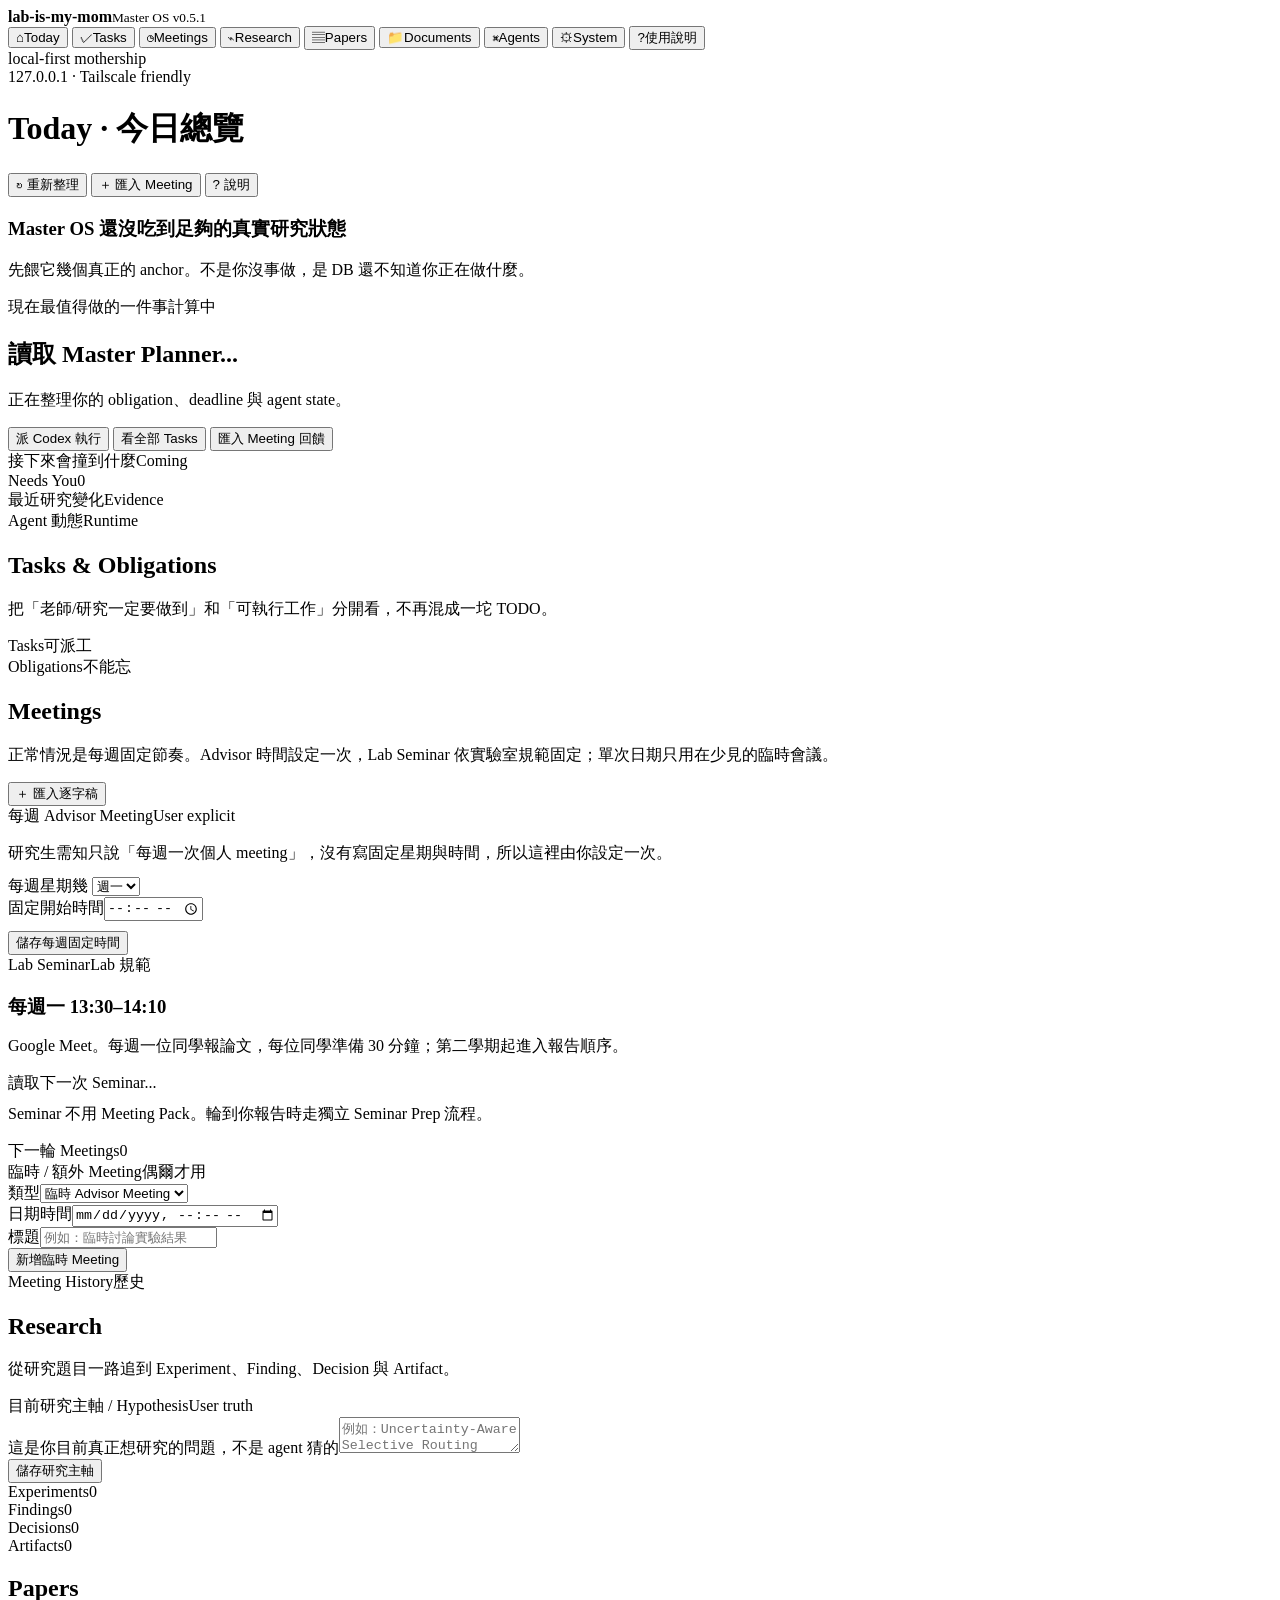
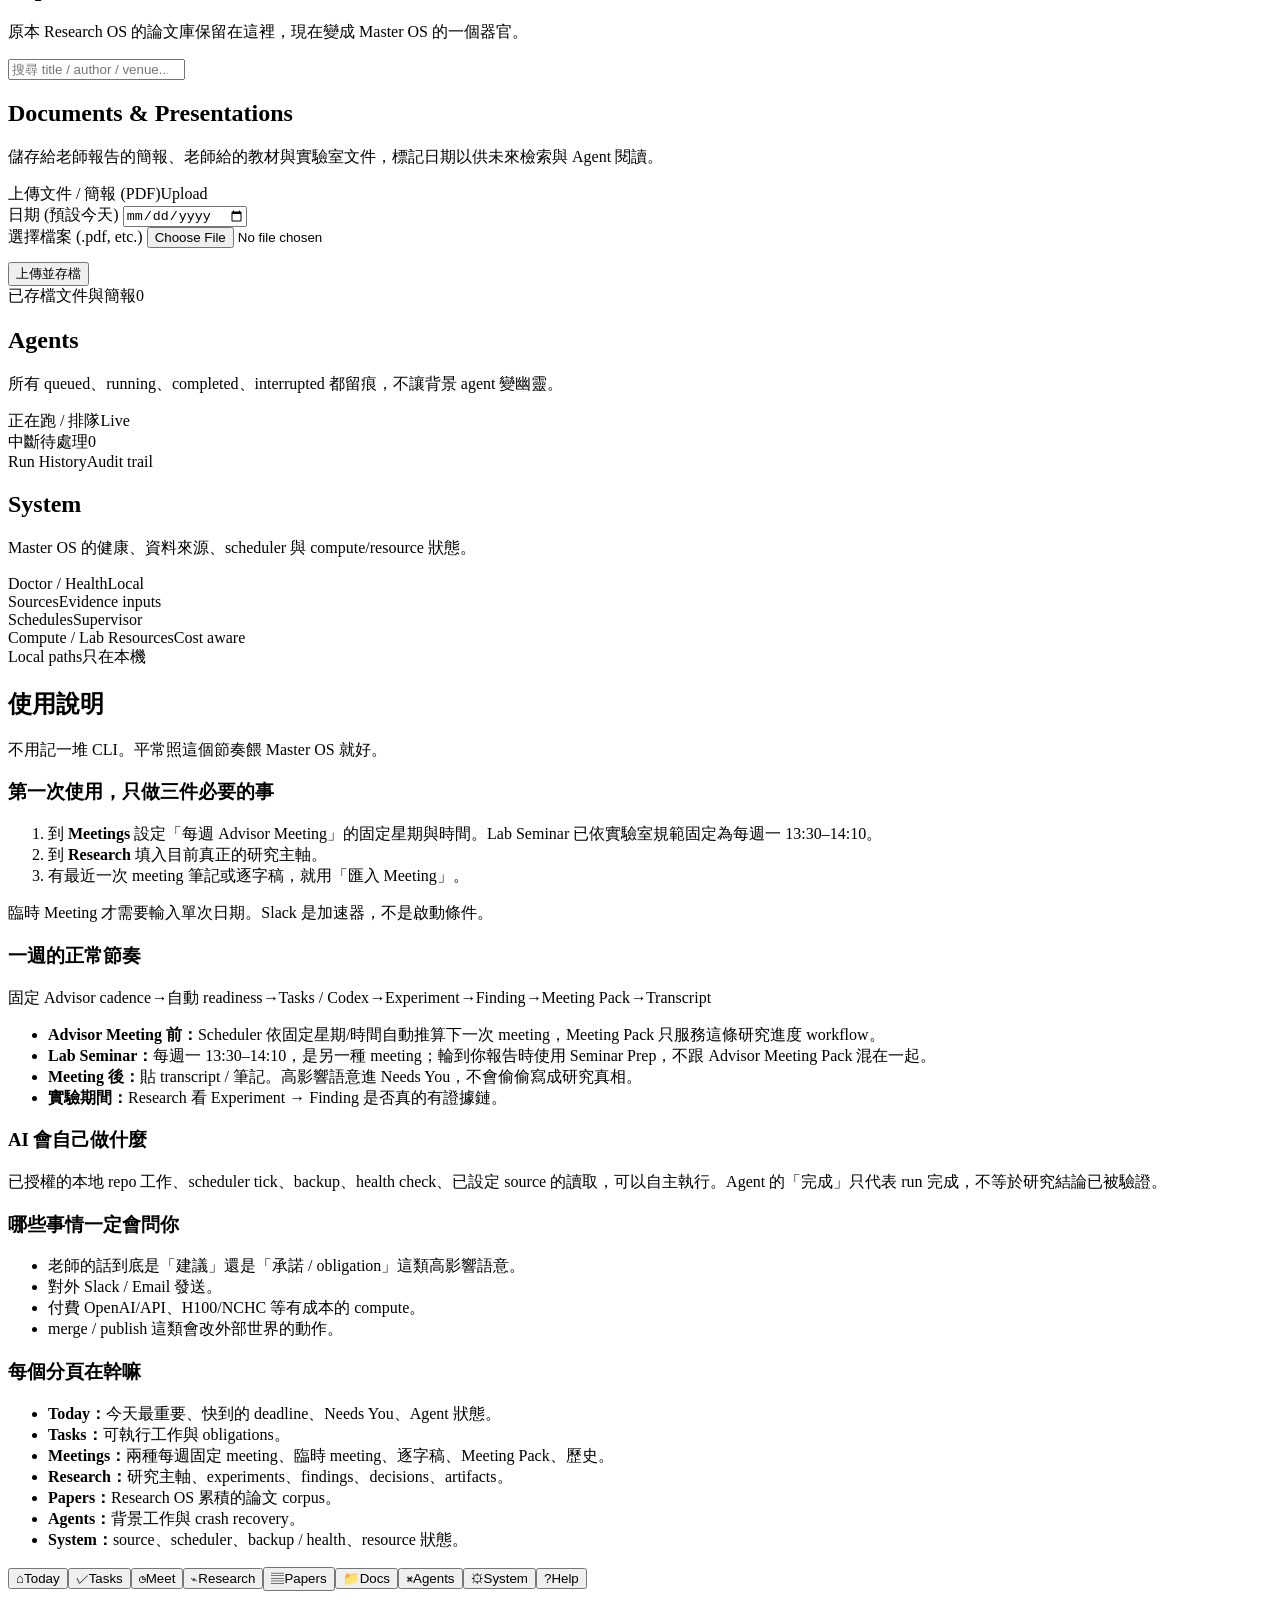
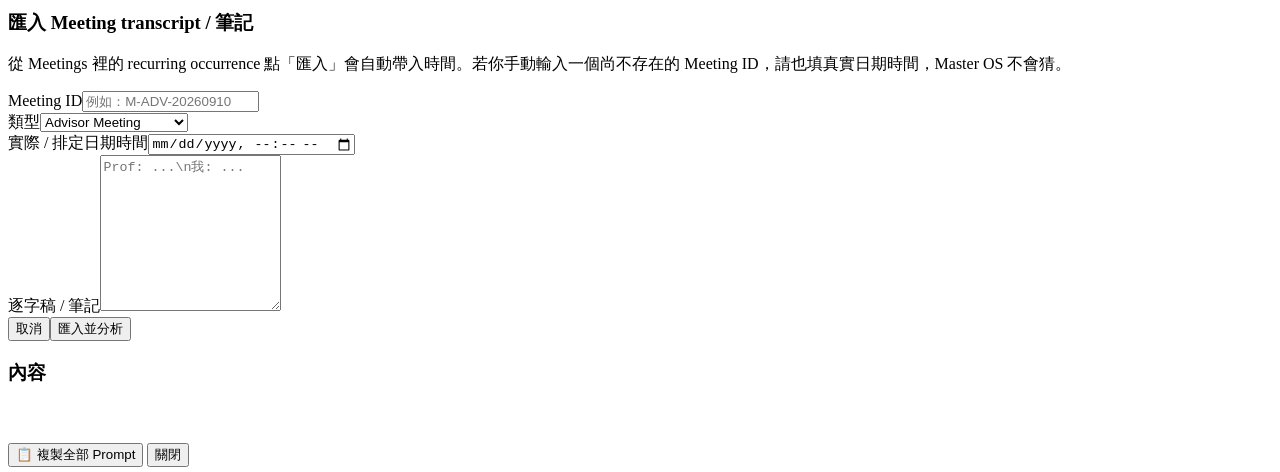
==== commit 40329bca: "feat(documents): transparent ingestion, agent prompt, local DB updates, and dynamic event countdown" ====
--- a/src/master_os/web/static/index.html
+++ b/src/master_os/web/static/index.html
@@ -18,6 +18,7 @@
         <button class="nav-btn" data-nav="meetings"><span class="nav-icon">◷</span>Meetings</button>
         <button class="nav-btn" data-nav="research"><span class="nav-icon">⌁</span>Research</button>
         <button class="nav-btn" data-nav="papers"><span class="nav-icon">▤</span>Papers</button>
+        <button class="nav-btn" data-nav="documents"><span class="nav-icon">📁</span>Documents</button>
         <button class="nav-btn" data-nav="agents"><span class="nav-icon">⌘</span>Agents</button>
         <button class="nav-btn" data-nav="system"><span class="nav-icon">⚙</span>System</button>
         <button class="nav-btn" data-nav="help"><span class="nav-icon">?</span>使用說明</button>
@@ -141,6 +142,37 @@
           <div class="card"><div class="paper-toolbar"><input id="paper-search" type="search" placeholder="搜尋 title / author / venue..."><span id="paper-visible-count" class="badge blue"></span></div><div id="papers-list" class="paper-list"></div></div>
         </section>
 
+        <section class="page" data-page="documents">
+          <div class="page-head">
+            <div>
+              <h2>Documents & Presentations</h2>
+              <p>儲存給老師報告的簡報、老師給的教材與實驗室文件，標記日期以供未來檢索與 Agent 閱讀。</p>
+            </div>
+          </div>
+          <div class="card">
+            <div class="card-title"><span>上傳文件 / 簡報 (PDF)</span><span class="badge blue">Upload</span></div>
+            <form id="document-upload-form">
+              <div class="form-grid">
+                <div class="field">
+                  <label for="doc-date">日期 (預設今天)</label>
+                  <input id="doc-date" type="date" required>
+                </div>
+                <div class="field full">
+                  <label for="doc-file">選擇檔案 (.pdf, etc.)</label>
+                  <input id="doc-file" type="file" accept=".pdf,.doc,.docx,.ppt,.pptx,.txt,.md" required>
+                </div>
+              </div>
+              <div class="form-actions" style="margin-top:14px">
+                <button type="submit" class="btn primary" id="doc-upload-btn">上傳並存檔</button>
+              </div>
+            </form>
+          </div>
+          <div class="card mt">
+            <div class="card-title"><span>已存檔文件與簡報</span><span id="doc-count" class="badge">0</span></div>
+            <div id="documents-list" class="list"></div>
+          </div>
+        </section>
+
         <section class="page" data-page="agents">
           <div class="page-head"><div><h2>Agents</h2><p>所有 queued、running、completed、interrupted 都留痕，不讓背景 agent 變幽靈。</p></div></div>
           <div id="agent-stats" class="stats"></div>
@@ -211,7 +243,7 @@
   </div>
 
   <nav class="mobile-nav" aria-label="Mobile navigation">
-    <button data-nav="today"><span class="mi">⌂</span>Today</button><button data-nav="tasks"><span class="mi">✓</span>Tasks</button><button data-nav="meetings"><span class="mi">◷</span>Meet</button><button data-nav="research"><span class="mi">⌁</span>Research</button><button data-nav="papers"><span class="mi">▤</span>Papers</button><button data-nav="agents"><span class="mi">⌘</span>Agents</button><button data-nav="system"><span class="mi">⚙</span>System</button><button data-nav="help"><span class="mi">?</span>Help</button>
+    <button data-nav="today"><span class="mi">⌂</span>Today</button><button data-nav="tasks"><span class="mi">✓</span>Tasks</button><button data-nav="meetings"><span class="mi">◷</span>Meet</button><button data-nav="research"><span class="mi">⌁</span>Research</button><button data-nav="papers"><span class="mi">▤</span>Papers</button><button data-nav="documents"><span class="mi">📁</span>Docs</button><button data-nav="agents"><span class="mi">⌘</span>Agents</button><button data-nav="system"><span class="mi">⚙</span>System</button><button data-nav="help"><span class="mi">?</span>Help</button>
   </nav>
 
   <div id="transcript-modal" class="modal-backdrop" role="dialog" aria-modal="true">
@@ -229,7 +261,15 @@
   </div>
 
   <div id="text-modal" class="modal-backdrop" role="dialog" aria-modal="true">
-    <div class="modal"><h3 id="text-modal-title">內容</h3><pre id="text-modal-body"></pre><div class="modal-actions"><button class="btn" data-close="text-modal">關閉</button></div></div>
+    <div class="modal">
+      <h3 id="text-modal-title">內容</h3>
+      <pre id="text-modal-body" style="max-height: 60vh; overflow-y: auto; user-select: all; white-space: pre-wrap; word-break: break-word; font-family: SFMono-Regular, Consolas, monospace; font-size: 0.86rem; background: var(--panel-3); padding: 12px; border-radius: 6px; border: 1px solid var(--border-soft);"></pre>
+      <div class="modal-actions">
+        <button class="btn accent" id="modal-ingest-btn" style="display:none">🚀 立即派遣 Agent 更新本地 DB</button>
+        <button class="btn primary" id="copy-modal-text-btn">📋 複製全部 Prompt</button>
+        <button class="btn" data-close="text-modal">關閉</button>
+      </div>
+    </div>
   </div>
 
   <div id="toast" class="toast"></div>
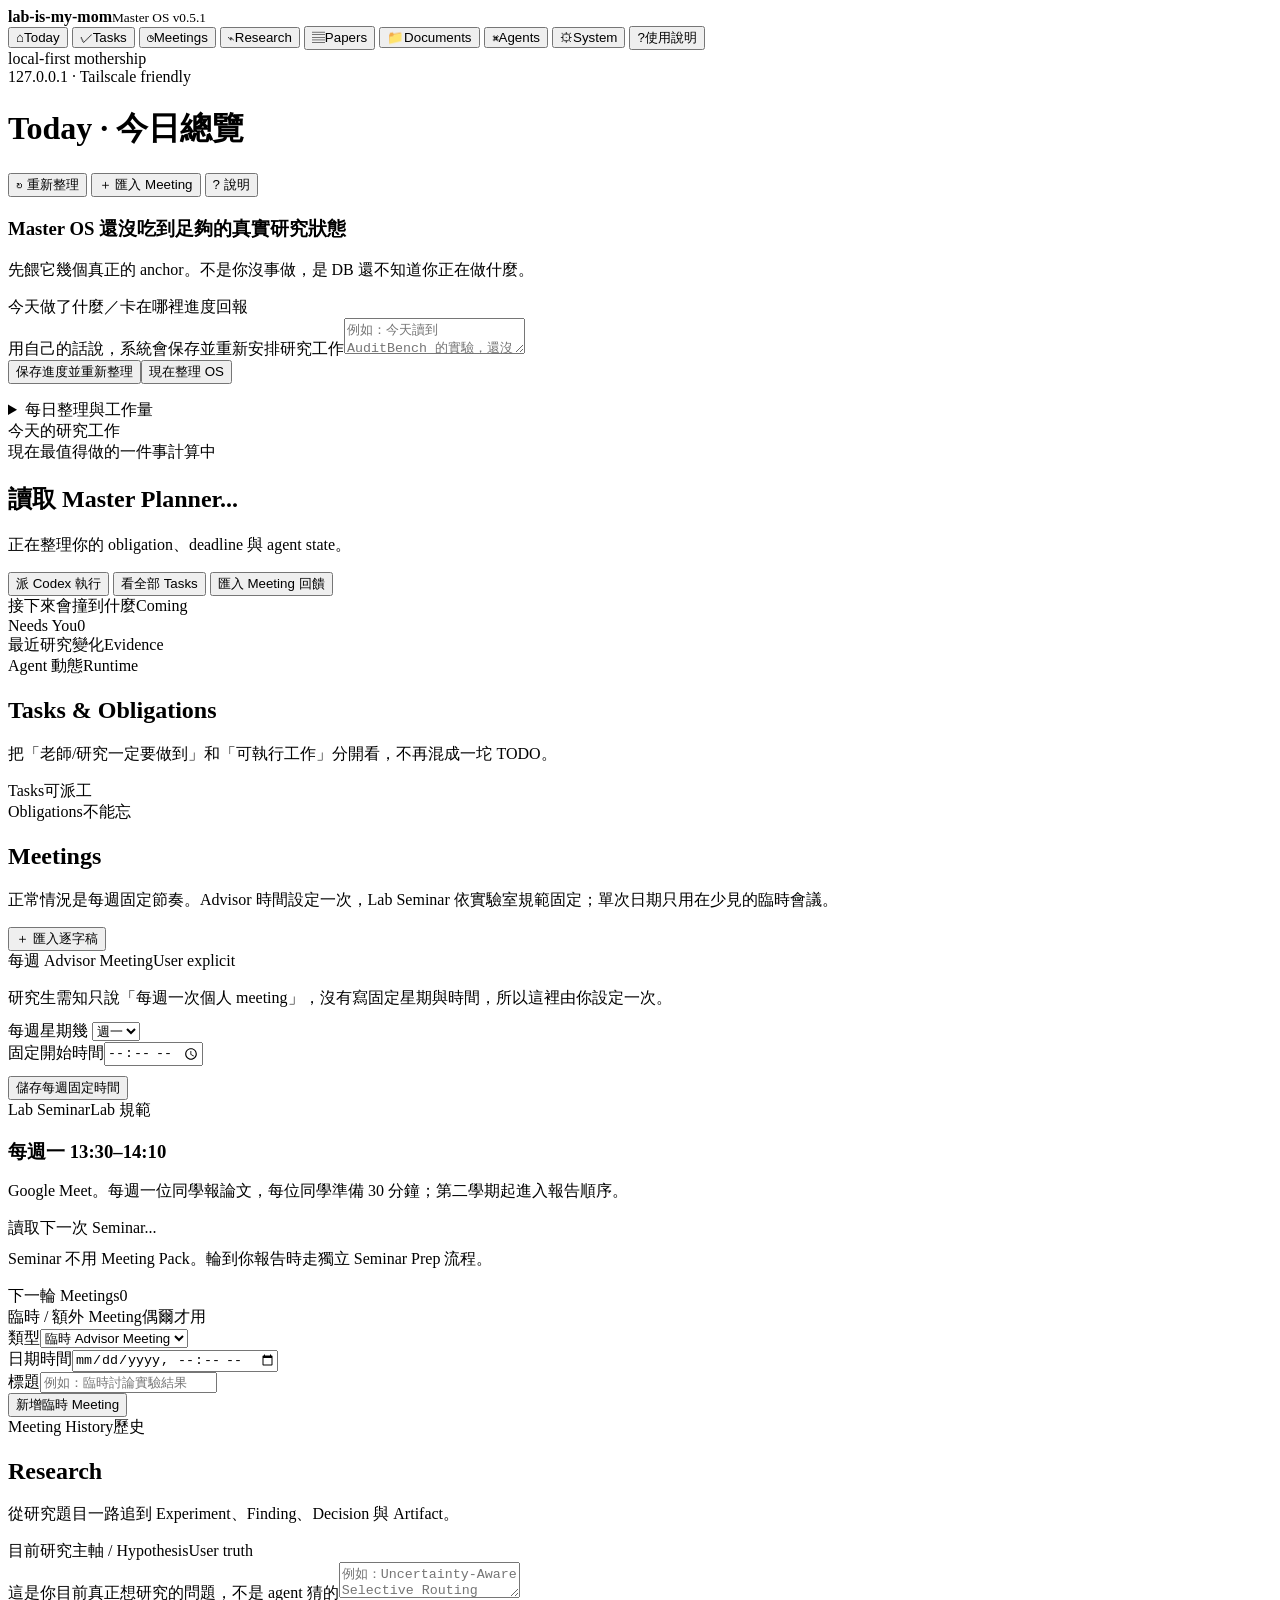
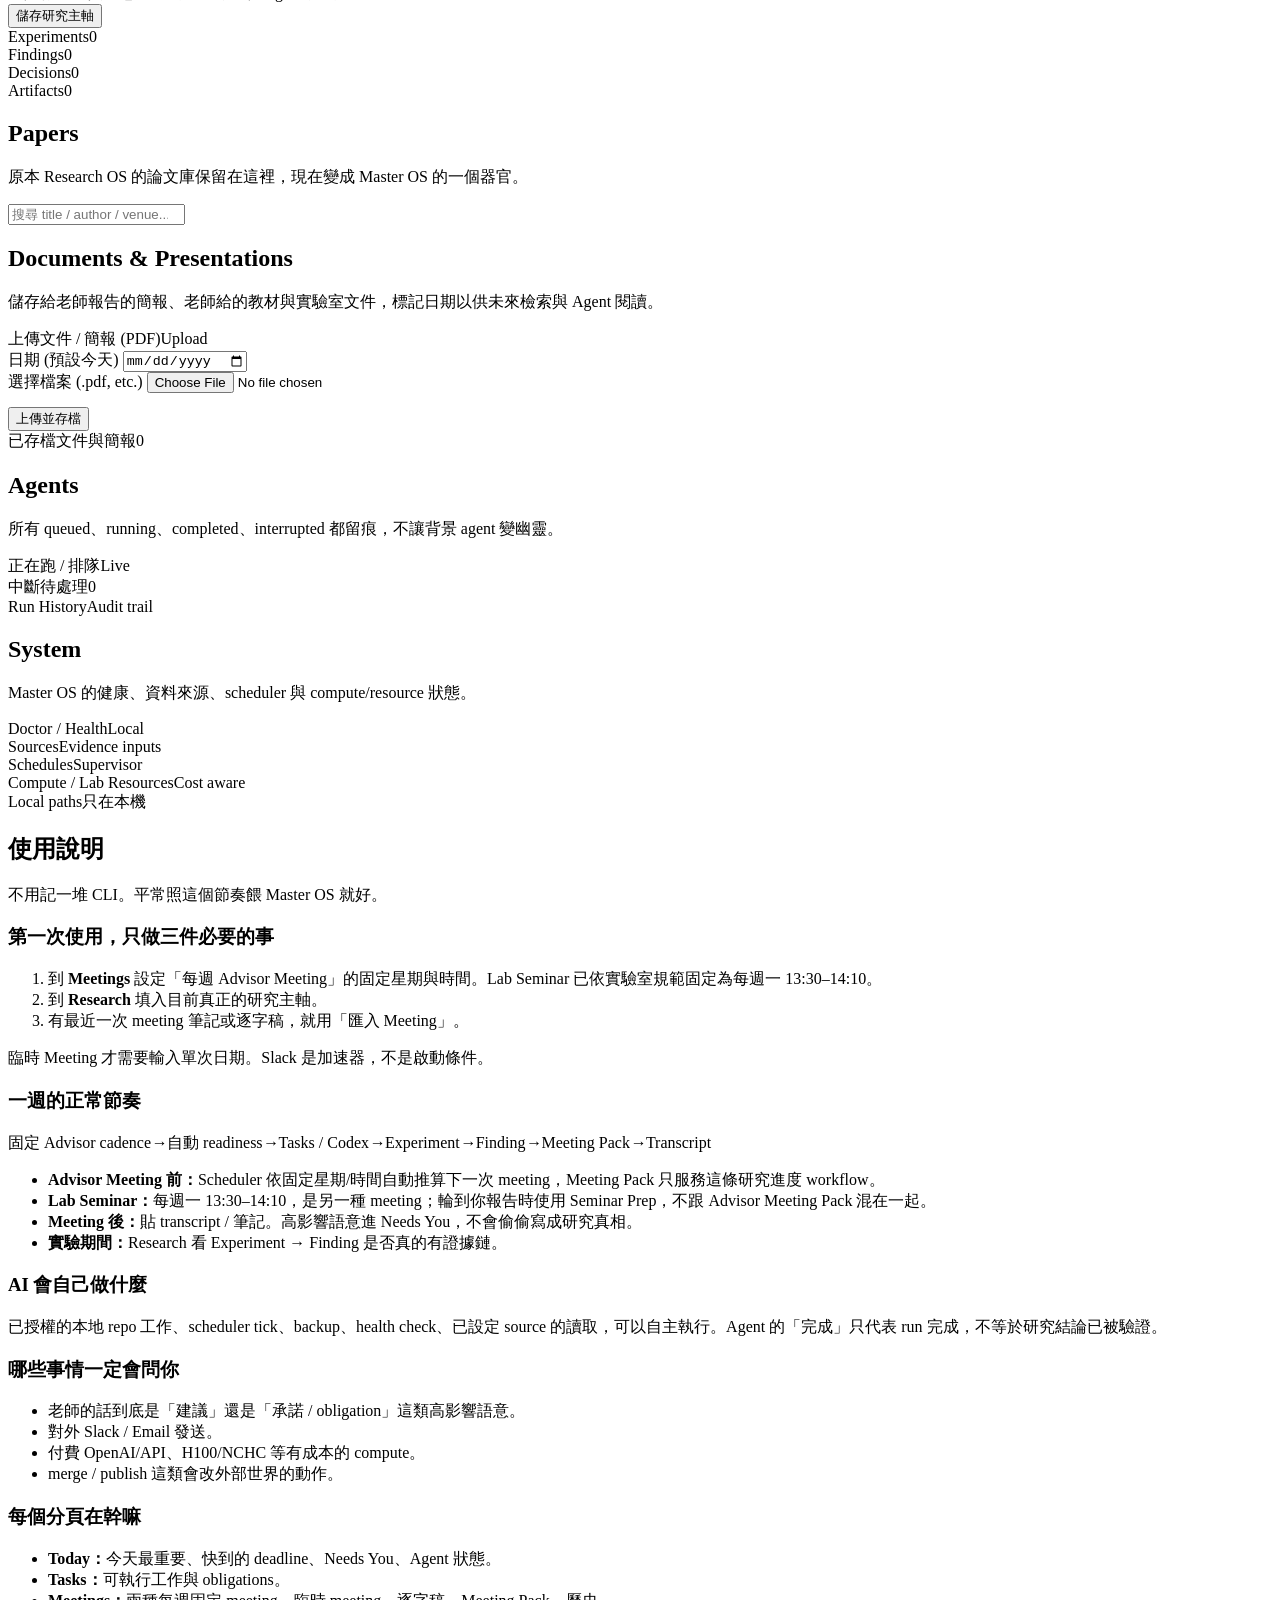
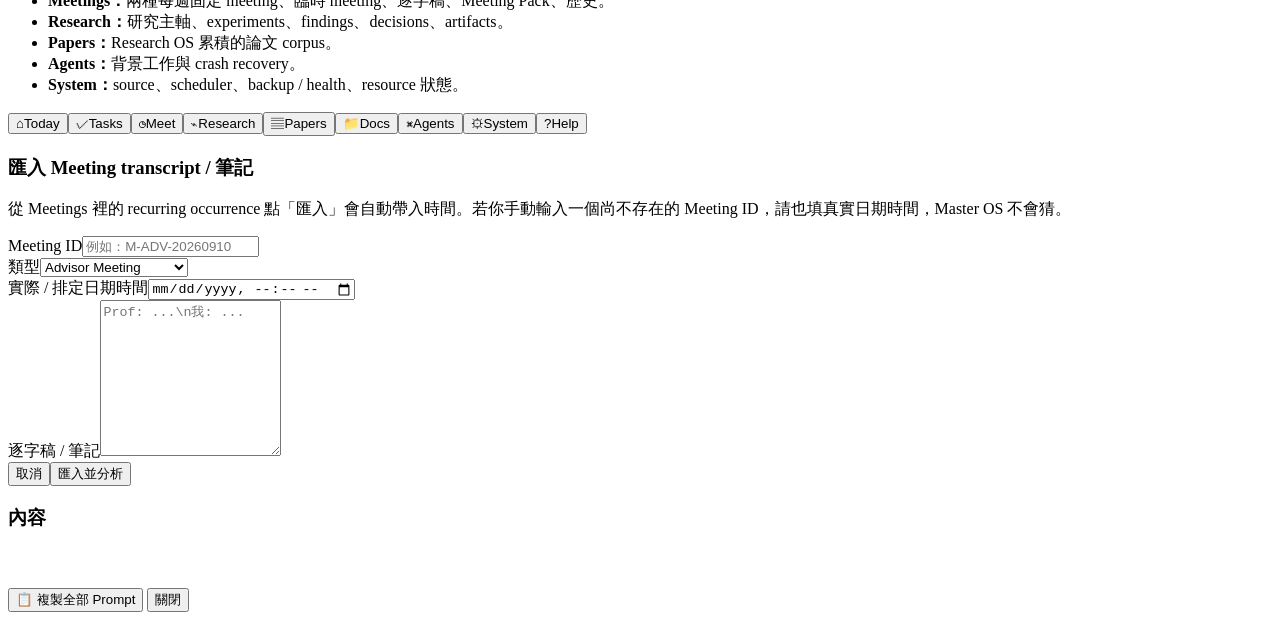
==== commit 41354db3: "Plan meeting research from evidence and daily progress" ====
--- a/src/master_os/web/static/index.html
+++ b/src/master_os/web/static/index.html
@@ -44,6 +44,28 @@
             <div id="onboarding-steps" class="onboarding-steps"></div>
           </div>
           <div id="critic-alert" class="alert"></div>
+          <div class="card mt">
+            <div class="card-title"><span>今天做了什麼／卡在哪裡</span><span class="badge blue">進度回報</span></div>
+            <form id="progress-form">
+              <div class="field"><label for="progress-text">用自己的話說，系統會保存並重新安排研究工作</label><textarea id="progress-text" maxlength="12000" required placeholder="例如：今天讀到 AuditBench 的實驗，還沒看懂評估方式；VDAR 讀到第 3 節。明天有 4 小時，想先釐清能力與作弊傾向。"></textarea></div>
+              <div id="progress-completions" class="item-meta"></div>
+              <div class="form-actions"><button class="btn primary" type="submit">保存進度並重新整理</button><button id="plan-now" class="btn" type="button">現在整理 OS</button></div>
+            </form>
+            <p id="planning-state" class="item-meta"></p>
+            <div id="progress-history" class="list"></div>
+            <details class="mt"><summary>每日整理與工作量</summary>
+              <form id="planning-preferences-form">
+                <div class="form-grid">
+                  <div class="field"><label for="planner-enabled">本機 GPT 每日整理</label><select id="planner-enabled"><option value="true">啟用</option><option value="false">暫停</option></select></div>
+                  <div class="field"><label for="planner-time">台北時間（電腦需開著）</label><input id="planner-time" type="time" value="09:00" required></div>
+                  <div class="field"><label for="planner-heavy">週六、日、一：每日規劃分鐘</label><input id="planner-heavy" type="number" min="15" max="720" value="240" required></div>
+                  <div class="field"><label for="planner-light">其他日：每日規劃分鐘</label><input id="planner-light" type="number" min="15" max="720" value="60" required></div>
+                </div><p class="item-meta">分鐘是可調的規劃上限，不代表你已承諾這些時間。沿用本機 Codex 登入；未開機時下次啟動補一次。</p>
+                <div class="form-actions"><button class="btn" type="submit">儲存節奏</button></div>
+              </form>
+            </details>
+          </div>
+          <div class="card mt"><div class="card-title"><span>今天的研究工作</span><span id="today-work-total" class="badge yellow"></span></div><div id="today-research-tasks" class="list"></div></div>
           <div class="card hero">
             <div class="card-title"><span>現在最值得做的一件事</span><span id="hero-est" class="badge yellow">計算中</span></div>
             <h2 id="hero-title">讀取 Master Planner...</h2>
@@ -155,7 +177,7 @@
               <div class="form-grid">
                 <div class="field">
                   <label for="doc-date">日期 (預設今天)</label>
-                  <input id="doc-date" type="date" required>
+                  <input id="doc-date" type="date">
                 </div>
                 <div class="field full">
                   <label for="doc-file">選擇檔案 (.pdf, etc.)</label>
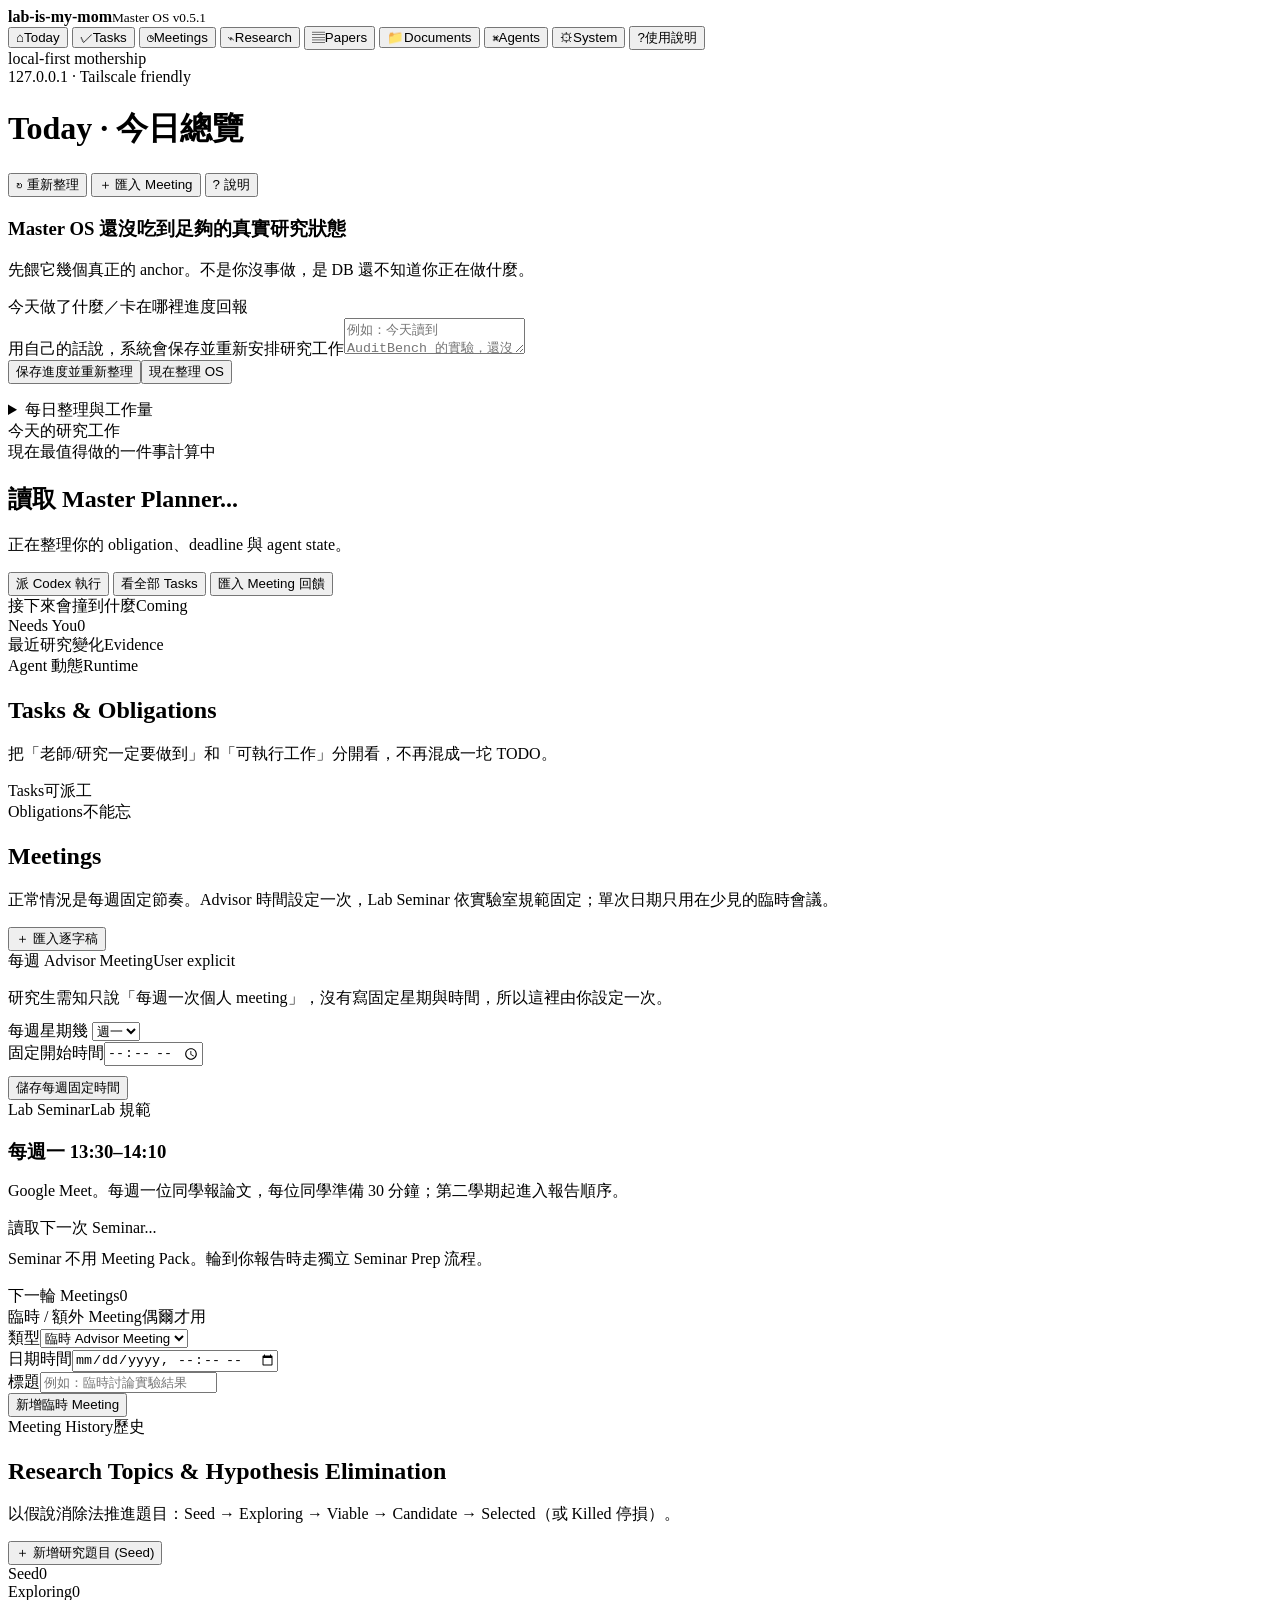
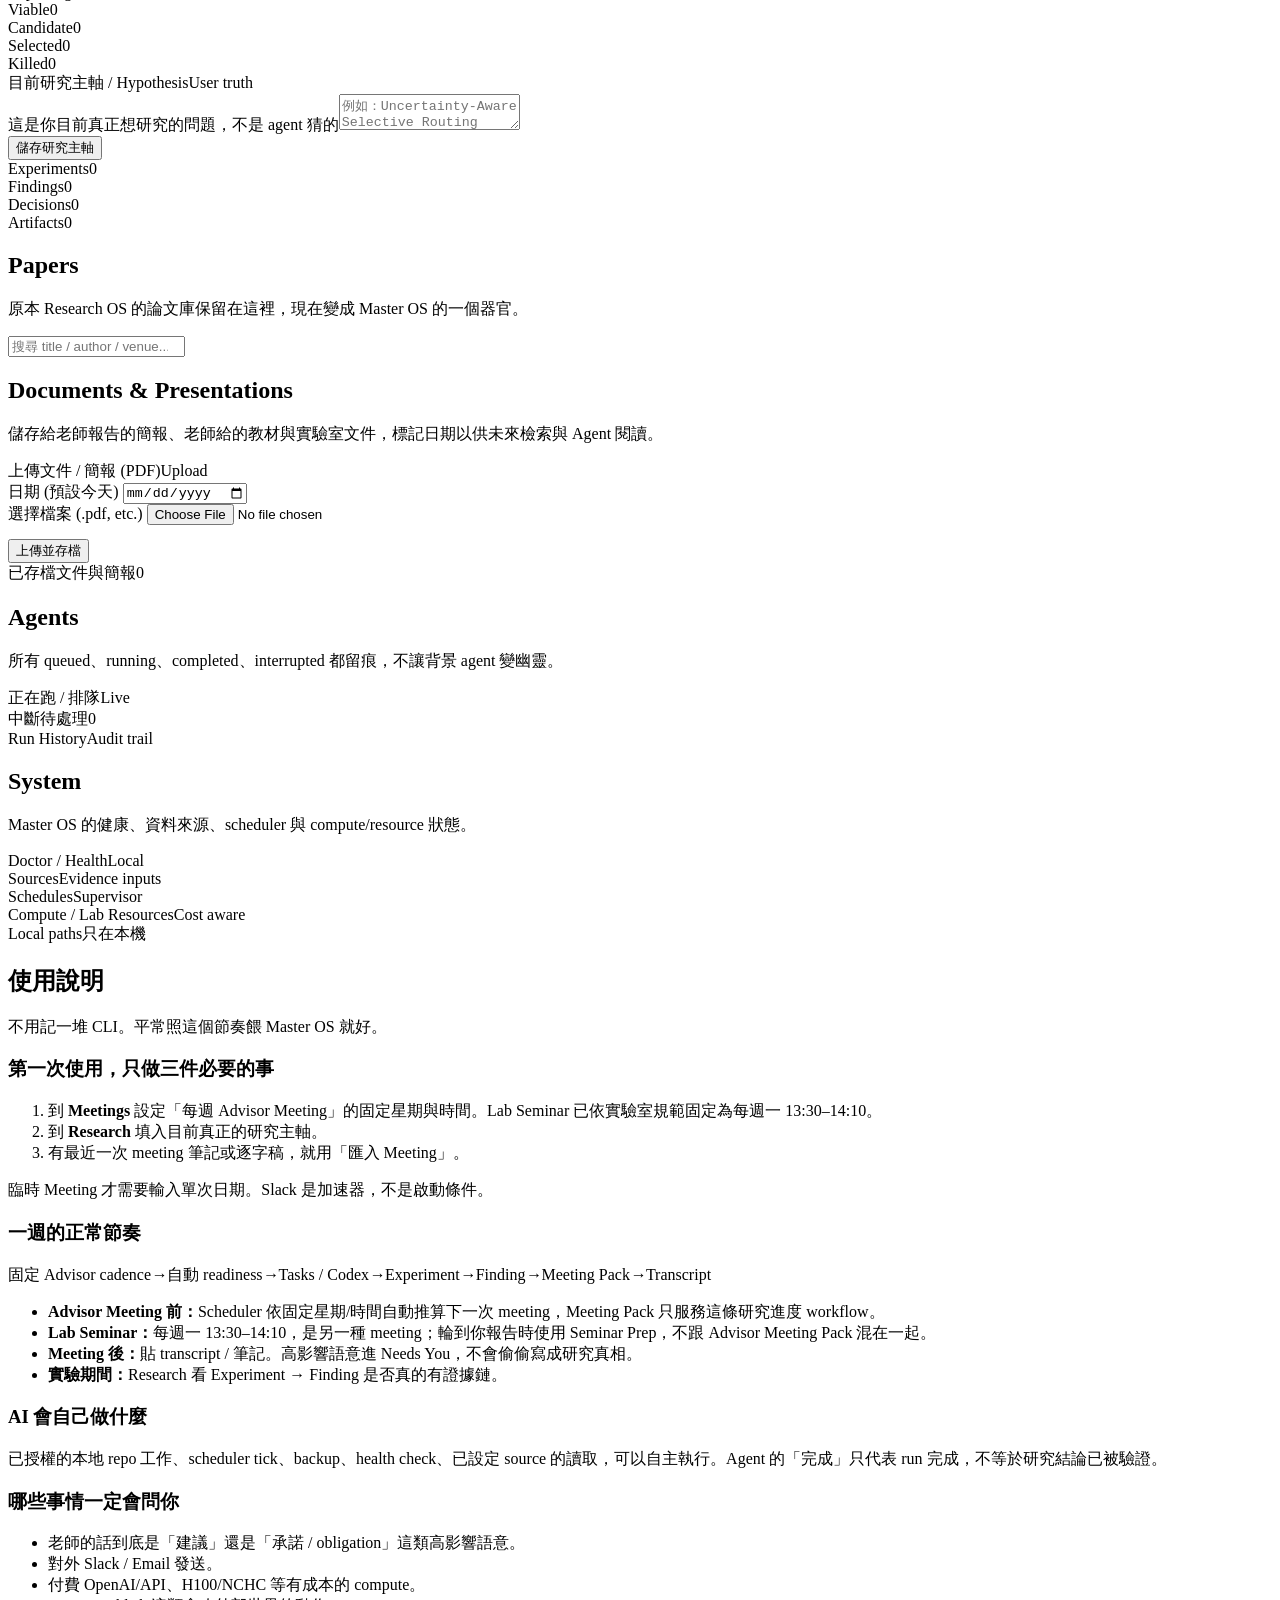
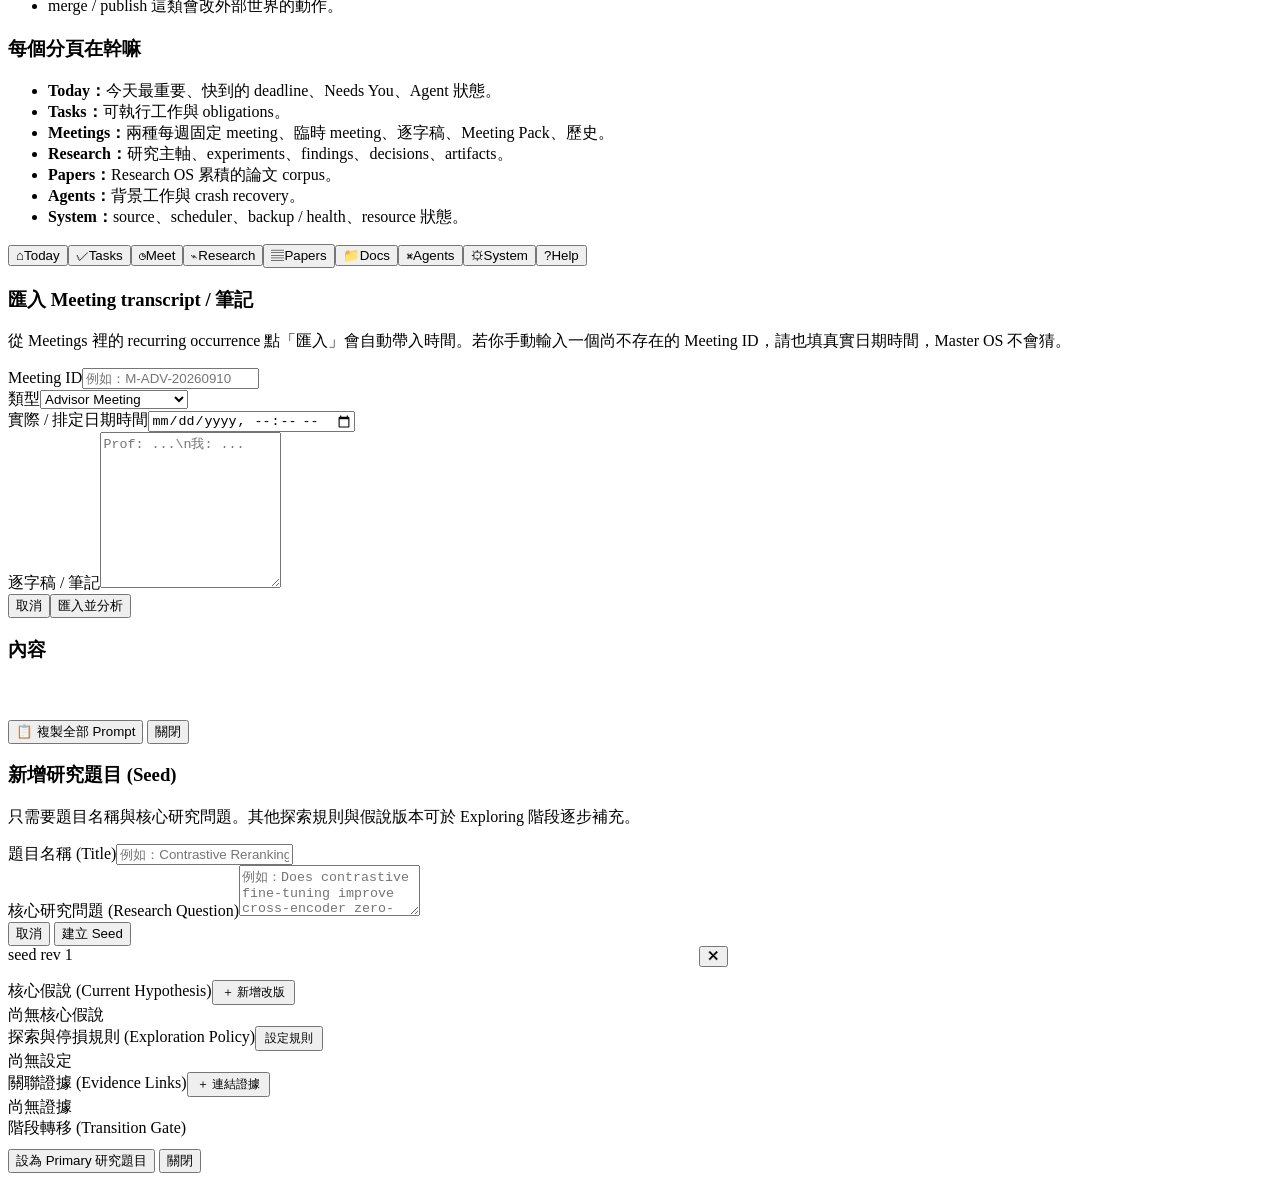
==== commit 4676aed5: "feat(web): add 6-stage topic hypothesis kanban board and detail modal to cockpit" ====
--- a/src/master_os/web/static/index.html
+++ b/src/master_os/web/static/index.html
@@ -145,8 +145,42 @@
         </section>
 
         <section class="page" data-page="research">
-          <div class="page-head"><div><h2>Research</h2><p>從研究題目一路追到 Experiment、Finding、Decision 與 Artifact。</p></div></div>
-          <div class="card">
+          <div class="page-head">
+            <div>
+              <h2>Research Topics & Hypothesis Elimination</h2>
+              <p>以假說消除法推進題目：Seed → Exploring → Viable → Candidate → Selected（或 Killed 停損）。</p>
+            </div>
+            <button class="btn primary" id="create-topic-seed-btn">＋ 新增研究題目 (Seed)</button>
+          </div>
+
+          <div class="research-kanban" id="research-kanban">
+            <div class="kanban-col" data-stage="seed">
+              <div class="kanban-col-head"><span>Seed</span><span class="badge" id="stage-count-seed">0</span></div>
+              <div class="kanban-col-cards stage-seed" id="cards-seed"></div>
+            </div>
+            <div class="kanban-col" data-stage="exploring">
+              <div class="kanban-col-head"><span>Exploring</span><span class="badge blue" id="stage-count-exploring">0</span></div>
+              <div class="kanban-col-cards stage-exploring" id="cards-exploring"></div>
+            </div>
+            <div class="kanban-col" data-stage="viable">
+              <div class="kanban-col-head"><span>Viable</span><span class="badge yellow" id="stage-count-viable">0</span></div>
+              <div class="kanban-col-cards stage-viable" id="cards-viable"></div>
+            </div>
+            <div class="kanban-col" data-stage="candidate">
+              <div class="kanban-col-head"><span>Candidate</span><span class="badge purple" id="stage-count-candidate">0</span></div>
+              <div class="kanban-col-cards stage-candidate" id="cards-candidate"></div>
+            </div>
+            <div class="kanban-col" data-stage="selected">
+              <div class="kanban-col-head"><span>Selected</span><span class="badge green" id="stage-count-selected">0</span></div>
+              <div class="kanban-col-cards stage-selected" id="cards-selected"></div>
+            </div>
+            <div class="kanban-col" data-stage="killed">
+              <div class="kanban-col-head"><span>Killed</span><span class="badge red" id="stage-count-killed">0</span></div>
+              <div class="kanban-col-cards stage-killed" id="cards-killed"></div>
+            </div>
+          </div>
+
+          <div class="card mt">
             <div class="card-title"><span>目前研究主軸 / Hypothesis</span><span class="badge purple">User truth</span></div>
             <form id="research-topic-form"><div class="field"><label for="research-topic">這是你目前真正想研究的問題，不是 agent 猜的</label><textarea id="research-topic" placeholder="例如：Uncertainty-Aware Selective Routing under Non-Stationary, Heterogeneous Costs"></textarea></div><div class="form-actions"><button class="btn primary" type="submit">儲存研究主軸</button></div></form>
           </div>
@@ -292,6 +326,58 @@
         <button class="btn" data-close="text-modal">關閉</button>
       </div>
     </div>
+  <div id="create-topic-modal" class="modal-backdrop" role="dialog" aria-modal="true">
+    <div class="modal">
+      <h3>新增研究題目 (Seed)</h3>
+      <p>只需要題目名稱與核心研究問題。其他探索規則與假說版本可於 Exploring 階段逐步補充。</p>
+      <div class="field"><label for="topic-seed-title">題目名稱 (Title)</label><input id="topic-seed-title" placeholder="例如：Contrastive Reranking for Low-Resource Retrieval"></div>
+      <div class="field mt"><label for="topic-seed-question">核心研究問題 (Research Question)</label><textarea id="topic-seed-question" rows="3" placeholder="例如：Does contrastive fine-tuning improve cross-encoder zero-shot ranking on unseen domains?"></textarea></div>
+      <div class="modal-actions">
+        <button class="btn ghost" data-close="create-topic-modal">取消</button>
+        <button class="btn primary" id="submit-topic-seed-btn">建立 Seed</button>
+      </div>
+    </div>
+  </div>
+
+  <div id="topic-detail-modal" class="modal-backdrop" role="dialog" aria-modal="true">
+    <div class="modal" style="max-width: 720px; max-height: 85vh; overflow-y: auto;">
+      <div style="display:flex; justify-content:space-between; align-items:flex-start;">
+        <div>
+          <span id="modal-topic-stage" class="badge blue">seed</span>
+          <span id="modal-topic-revision" class="badge">rev 1</span>
+          <span id="modal-topic-primary" class="badge green" style="display:none">Primary</span>
+          <h3 id="modal-topic-title" style="margin-top:6px; margin-bottom:4px;"></h3>
+          <p id="modal-topic-question" class="item-meta"></p>
+        </div>
+        <button class="btn ghost" data-close="topic-detail-modal">✕</button>
+      </div>
+
+      <div class="mt card" style="background:var(--panel-2)">
+        <div class="card-title"><span>核心假說 (Current Hypothesis)</span><button class="btn ghost" id="modal-add-hyp-btn" style="padding:2px 8px; font-size:0.78rem">＋ 新增改版</button></div>
+        <div id="modal-topic-hyp-content" class="item-meta">尚無核心假說</div>
+      </div>
+
+      <div class="mt card" style="background:var(--panel-2)">
+        <div class="card-title"><span>探索與停損規則 (Exploration Policy)</span><button class="btn ghost" id="modal-edit-policy-btn" style="padding:2px 8px; font-size:0.78rem">設定規則</button></div>
+        <div id="modal-topic-policy-content" class="item-meta">尚無設定</div>
+      </div>
+
+      <div class="mt card" style="background:var(--panel-2)">
+        <div class="card-title"><span>關聯證據 (Evidence Links)</span><button class="btn ghost" id="modal-add-evidence-btn" style="padding:2px 8px; font-size:0.78rem">＋ 連結證據</button></div>
+        <div id="modal-topic-evidence-list" class="list">尚無證據</div>
+      </div>
+
+      <div class="mt card" style="background:var(--panel-2)">
+        <div class="card-title"><span>階段轉移 (Transition Gate)</span></div>
+        <div id="modal-topic-transition-checks" class="item-meta" style="margin-bottom:10px"></div>
+        <div style="display:flex; gap:8px; flex-wrap:wrap;" id="modal-topic-transition-actions"></div>
+      </div>
+
+      <div class="modal-actions mt">
+        <button class="btn ghost" id="modal-set-primary-btn">設為 Primary 研究題目</button>
+        <button class="btn" data-close="topic-detail-modal">關閉</button>
+      </div>
+    </div>
   </div>
 
   <div id="toast" class="toast"></div>
